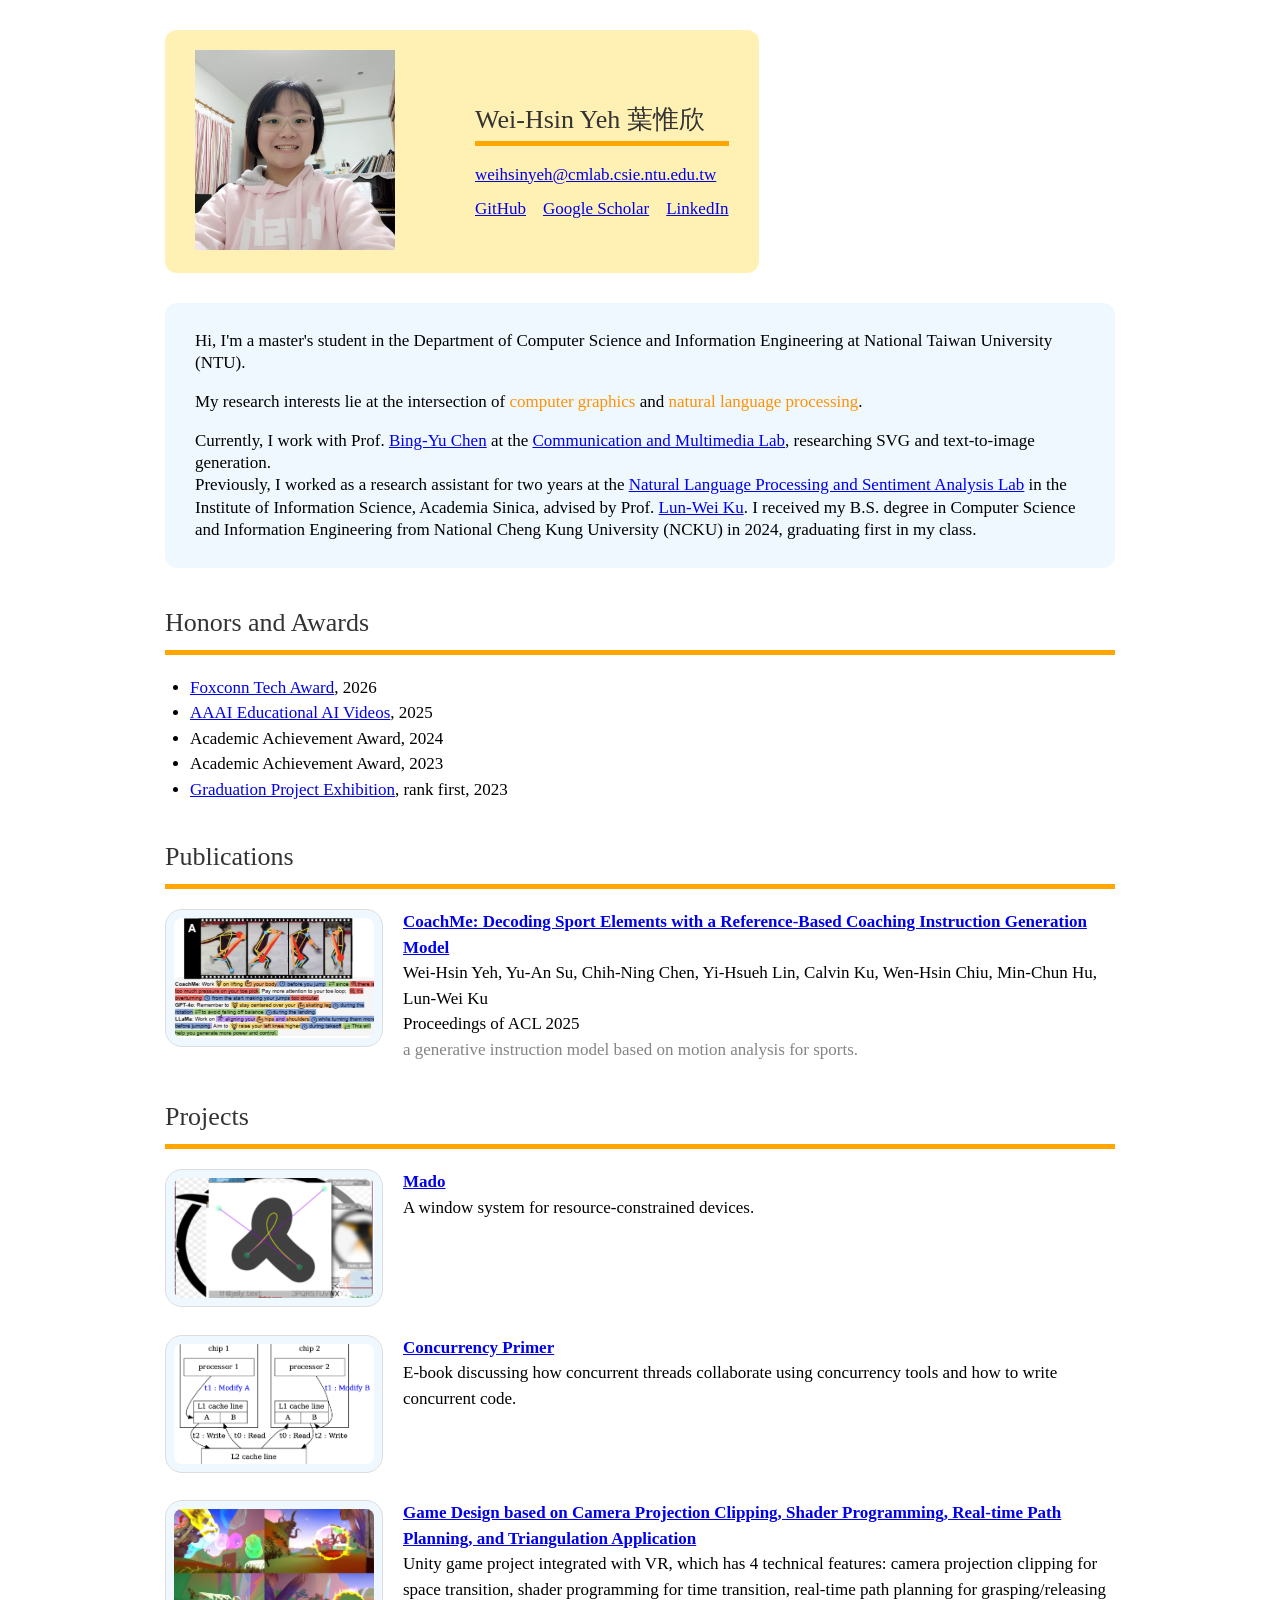
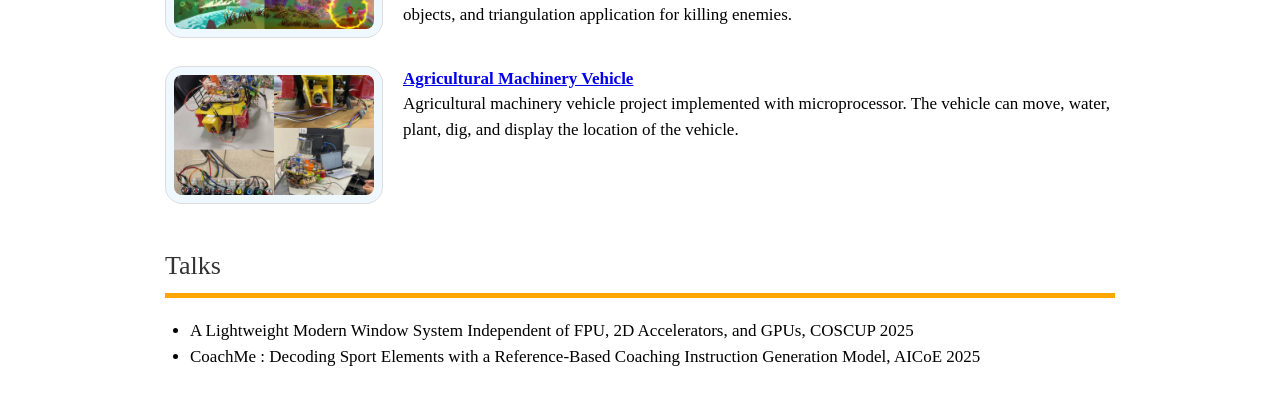
==== index.html @ 65d4c37b "Create my website Signed-off-by: Wei-Hsin Yeh <weihsinyeh168@gmail.com>" ====
<!DOCTYPE html>
<html lang="en">
<head>
<meta charset="UTF-8">
<title>weihsinyeh</title>
<link rel="stylesheet" href="style.css">


</head>
<body>
<div class="container">
<div class="header">
<div class="photo-section">

    <!-- 左半邊：照片 -->
    <div class="photo">
        <img src="./images/profile.jpg" alt="profile">
    </div>
    
    <!-- 右半邊：文字資訊 -->
    <div class="info">
        <h2>Wei-Hsin Yeh 葉惟欣</h2>
        <p>
            <a href="mailto:weihsinyeh@cmlab.csie.ntu.edu.tw">weihsinyeh@cmlab.csie.ntu.edu.tw</a>
        </p>
        <p>
            <a href="https://github.com/weihsinyeh" target="_blank">GitHub</a>
            &nbsp;&nbsp; <!-- 稍微增加一點連結之間的空格 -->
            <a href="https://scholar.google.com/citations?user=u8rRdE8AAAAJ&hl=zh-TW" target="_blank">Google Scholar</a>
            &nbsp;&nbsp;
            <a href="https://www.linkedin.com/in/wei-hsin-yeh-1b4000215/" target="_blank">LinkedIn</a>
        </p>
    </div>
</div>
</div>
<div class="intro-section">
<p>
Hi,
I'm a master's student in the Department of Computer Science and Information Engineering at National Taiwan University (NTU).
</p>
<p></p>
My research interests lie at the intersection of <span style="color: #ff9100;">computer graphics</span> and <span style="color: #ff9100;">natural language processing</span>.

</p>
Currently, I work with Prof. <a href="https://www.cmlab.csie.ntu.edu.tw/~robin/" target="_blank">Bing-Yu Chen</a> at the <a href="https://www.cmlab.csie.ntu.edu.tw/new_cml_website/index.php" target="_blank">Communication and Multimedia Lab</a>, researching SVG and text-to-image generation.
<br>
Previously, I worked as a research assistant for two years at the <a href="https://www.csie.ntu.edu.tw/" target="_blank">Natural Language Processing and Sentiment Analysis Lab</a>
in the Institute of Information Science, Academia Sinica, advised by Prof. <a href="https://homepage.iis.sinica.edu.tw/pages/lwku/index_en.html" target="_blank">Lun-Wei Ku</a>.
I received my B.S. degree in Computer Science and Information Engineering from National Cheng Kung University (NCKU) in 2024, graduating first in my class.
</p>
</div>
<h2>Honors and Awards</h2>
<ul>
    <li><a href="https://www.foxconnfoundation.org/news/C9531eab8EC9" target="_blank">Foxconn Tech Award</a>, 2026</li>
    <li><a href="https://youtu.be/m7LDiiOyHjQ?si=GTeXQAdbBEFtzba0" target="_blank">AAAI Educational AI Videos</a>, 2025</li>
    <li>Academic Achievement Award, 2024</li>
    <li>Academic Achievement Award, 2023</li>
    <li><a href="https://www.csie.ncku.edu.tw/zh-hant/news/12455" target="_blank">Graduation Project Exhibition</a>, rank first, 2023</li>
</ul>
<style>
    
</style>
<h2>Publications</h2>
<div class="publication">
    <div class="pub-image">
        <img src="images/coachme.jpg" alt="CoachMe", width="150">
    </div>
    <div class="pub-content">
        <a href="https://aclanthology.org/2025.acl-long.1413.pdf"
           target="_blank">
            <strong>
                CoachMe: Decoding Sport Elements with a Reference-Based Coaching Instruction Generation Model
            </strong>
        </a>
        <br>
        Wei-Hsin Yeh, Yu-An Su, Chih-Ning Chen, Yi-Hsueh Lin, Calvin Ku, Wen-Hsin Chiu, Min-Chun Hu, Lun-Wei Ku
        <br>
        Proceedings of ACL 2025
        <br>
        <span style="color: #18181888;">a generative instruction model based on motion analysis for sports.</span>
    </div>
</div>

<h2>Projects</h2>

<div class="publication">
    <div class="pub-image">
        <img src="images/mado.jpg" alt="Mado" width="150">
    </div>

    <div class="pub-content">
        <a href="https://github.com/sysprog21/mado" target="_blank">
            <strong>Mado</strong>
        </a>
        <br>
        A window system for resource-constrained devices.
    </div>
</div>

<div class="publication">
    <div class="pub-image">
        <img src="images/concurrency-primer.jpg"
             alt="Concurrency Primer"
             width="150">
    </div>

    <div class="pub-content">
        <a href="https://github.com/sysprog21/concurrency-primer"
           target="_blank">
            <strong>Concurrency Primer</strong>
        </a>
        <br>
        E-book discussing how concurrent threads collaborate using
        concurrency tools and how to write concurrent code.
    </div>
</div>

<div class="publication">
    <div class="pub-image">
        <img src="images/gameproject.png" alt="Game Design based on Camera Projection Clipping, Shader Programming, Real-time Path Planning, and Triangulation Application">
    </div>

    <div class="pub-content">
        <a href="https://github.com/weihsinyeh/Unity_VR_Project_Latest" target="_blank">
            <strong>Game Design based on Camera Projection Clipping, Shader Programming, Real-time Path Planning, and Triangulation Application</strong>
        </a>
        <br>
        Unity game project integrated with VR, which has 4 technical features:
        camera projection clipping for space transition,
        shader programming for time transition,
        real-time path planning for grasping/releasing objects,
        and triangulation application for killing enemies.
    </div>
</div>

<div class="publication">
    <div class="pub-image">
        <img src="images/car.jpg"
             alt="Agricultural Machinery Vehicle"
             width="150">
    </div>

    <div class="pub-content">
        <a href="https://github.com/weihsinyeh/Agricultural-Machinery-Vehicle"
           target="_blank">
            <strong>Agricultural Machinery Vehicle</strong>
        </a>
        <br>
        Agricultural machinery vehicle project implemented with microprocessor.
        The vehicle can move, water, plant, dig, and display the location of the vehicle.
    </div>
</div>

<h2>Talks</h2>
<ul>
    <li>A Lightweight Modern Window System Independent of FPU, 2D Accelerators, and GPUs, COSCUP 2025</li>
    <li>CoachMe : Decoding Sport Elements with a Reference-Based Coaching Instruction Generation Model, AICoE 2025</li>
</ul>
</div>
</body>
</html>
---- style.css ----
body {
    margin: 0;
    background: white;
    color: black;
    font-family: "Times New Roman", Times, serif;
    font-size: 17px;
    line-height: 1.5;
}

.container {
    width: 950px;
    margin: 30px auto;
}

.header {
    display: flex;
    align-items: flex-start;
    margin-bottom: 30px;
}

.photo {
    width: 220px;
    margin-right: 30px;
}

.photo img {
    width: 200px;
    height: auto;
}

.info {
    flex: 1;
}

h1 {
    margin-top: 0;
    margin-bottom: 15px;
    font-size: 34px;
    font-weight: normal;
}

h2 {
    font-size: 26px;
    font-weight: normal;
    margin-top: 40px;
    margin-bottom: 15px;
}

a {
    color: #0000EE;
}

p {
    margin-bottom: 15px;
}

ul {
    padding-left: 25px;
}

.publication {
    display: flex;
    align-items: flex-start;
    gap: 20px;

    margin-bottom: 30px;
}

.pub-image {
    flex-shrink: 0;
}

.pub-image img {
    width: 180px;
    height: 120px;
    object-fit: cover;

    border: 1px solid #ddd;
}

.pub-content {
    flex: 1;

    line-height: 1.5;
}

.photo-section {
    background-color: #ffcc004b;
    padding: 20px 30px;
    border-radius: 12px;
    margin-bottom: 0px;
    line-height: 1;
    display: flex;             /* 讓內部的元素左右並排 */
    align-items: center;       /* 讓右邊的文字垂直置中對齊照片，若希望文字靠上對齊，可改成 flex-start */
    gap: 30px;                 /* 設定照片與文字之間的距離 */
    margin-bottom: 0px;       /* 底部留白 */
}
.intro-section {
    background-color: #f0f8ff;
    padding: 10px 30px;
    border-radius: 12px;
    margin-bottom: 0px;
    line-height: 1.3;
}

.intro-section h2 {
    margin-top: 0;
    border-bottom: none;      
}

.publication {
    display: flex;
    gap: 20px;
    margin-bottom: 20px;
    align-items: flex-start;
}

.pub-image img {
    width: 200px;          /* 將圖片從原本的 150 縮小至 120px，可依喜好微調 */
    border-radius: 17px;   /* 產生圓角效果，數值越大越圓 */
    object-fit: cover;     /* 確保圖片在縮放時不變形 */
    background-color: #f0f8ff; /* 背景框顏色 */
    padding: 8px;
}

.pub-content {
    flex: 1;               /* 讓文字區塊填滿剩餘空間 */
}

h2 {
    color: #333;
    border-bottom: 5px solid #ffa600; /* 底線的粗細與顏色，#eaeaea 是淡淡的灰色 */
    padding-bottom: 8px;              /* 文字與底線之間的流白距離 */
    margin-top: 35px;                 /* 與上方區塊的間距 */
    margin-bottom: 20px;              /* 與下方圖片文字的間距 */
}
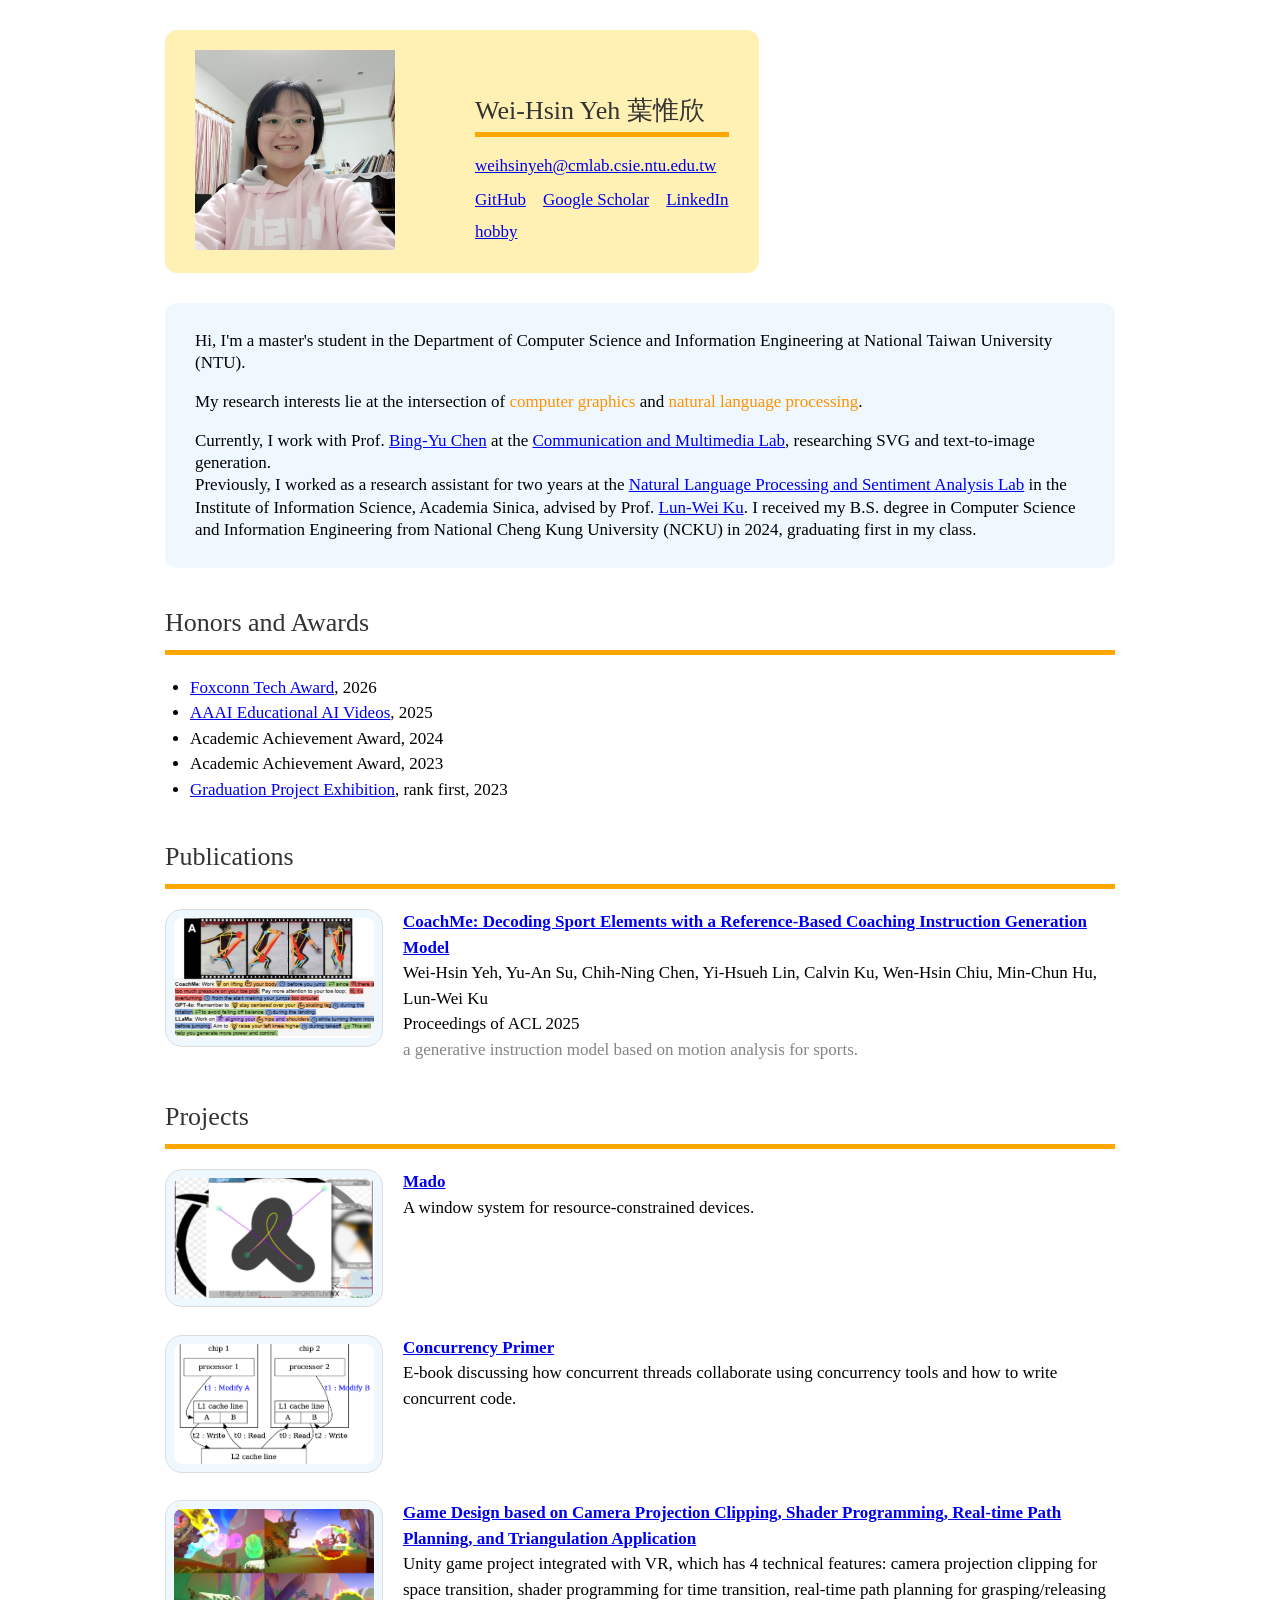
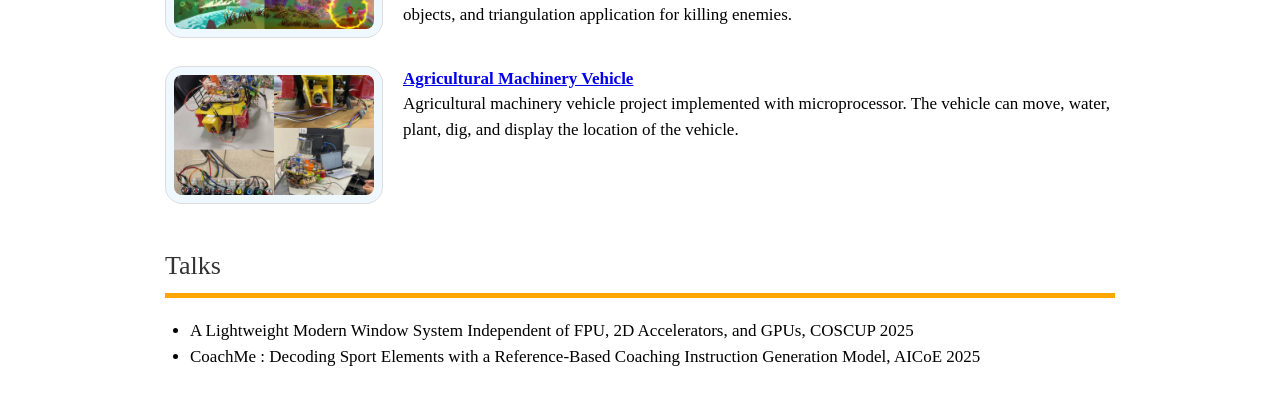
==== commit f890c5fb: "Add my hobby Signed-off-by: Wei-Hsin Yeh <weihsinyeh168@gmail.com>" ====
--- a/index.html
+++ b/index.html
@@ -25,11 +25,12 @@
         </p>
         <p>
             <a href="https://github.com/weihsinyeh" target="_blank">GitHub</a>
-            &nbsp;&nbsp; <!-- 稍微增加一點連結之間的空格 -->
+            &nbsp;&nbsp;
             <a href="https://scholar.google.com/citations?user=u8rRdE8AAAAJ&hl=zh-TW" target="_blank">Google Scholar</a>
             &nbsp;&nbsp;
             <a href="https://www.linkedin.com/in/wei-hsin-yeh-1b4000215/" target="_blank">LinkedIn</a>
         </p>
+        <a href="hobby.html">hobby</a>
     </div>
 </div>
 </div>
--- a/style.css
+++ b/style.css
@@ -133,4 +133,82 @@
     padding-bottom: 8px;              /* 文字與底線之間的流白距離 */
     margin-top: 35px;                 /* 與上方區塊的間距 */
     margin-bottom: 20px;              /* 與下方圖片文字的間距 */
+}
+
+/* My hobby */
+.works-grid {
+    column-count: 3;    /* 設定要顯示幾欄 */
+    column-gap: 20px;   /* 欄與欄之間的間距 */
+}
+
+.work-card {
+    break-inside: avoid;
+    margin-bottom: 50px;
+    border: 2px solid #ccc;     /* 邊框 */
+    border-radius: 20px;        /* 卡片外框的圓角 */
+    background-color: #ffe986fd;
+    
+    /* 👇 關鍵在這裡！讓裡面的內容離卡片邊緣「往內縮 16px」 */
+    padding: 16px; 
+}
+
+/* 確保圖片不會超出卡片寬度 */
+.work-card img, .image-gallery img {
+    width: 100%;
+    height: auto;
+    display: block;
+}
+
+/* 螢幕變窄時減少欄數 (RWD) */
+@media (max-width: 900px) {
+    .works-grid {
+        column-count: 2;
+    }
+}
+@media (max-width: 600px) {
+    .works-grid {
+        column-count: 1;
+    }
+}
+
+/* 圖片處理：圓角 */
+.work-card img {
+    width: 100%;
+    height: auto;
+    border-radius: 8px; /* 圖片圓角 */
+    display: block;
+}
+
+/* 文字與日期排版 */
+.work-info {
+    margin-top: 12px;
+}
+
+.date {
+    font-size: 0.85rem;
+    color: #ff9d00;
+    font-weight: bold;
+    display: block;
+    margin-bottom: 5px;
+}
+
+.description {
+    font-size: 0.95rem;
+    color: #333;
+    line-height: 1.4;
+}
+
+.image-gallery {
+    display: flex;
+    flex-wrap: wrap; /* 關鍵：如果放不下，自動換到下一行 */
+    gap: 10px;
+    margin-bottom: 10px;
+}
+
+.image-gallery img {
+    flex: 1 1 calc(33.33% - 10px); /* 關鍵：設定每張圖佔約 1/3 的寬度 */
+    height: 150px; 
+    object-fit: cover;
+    border-radius: 6px;
+    box-sizing: border-box; /* 確保 padding/border 不會影響寬度計算 */
 }
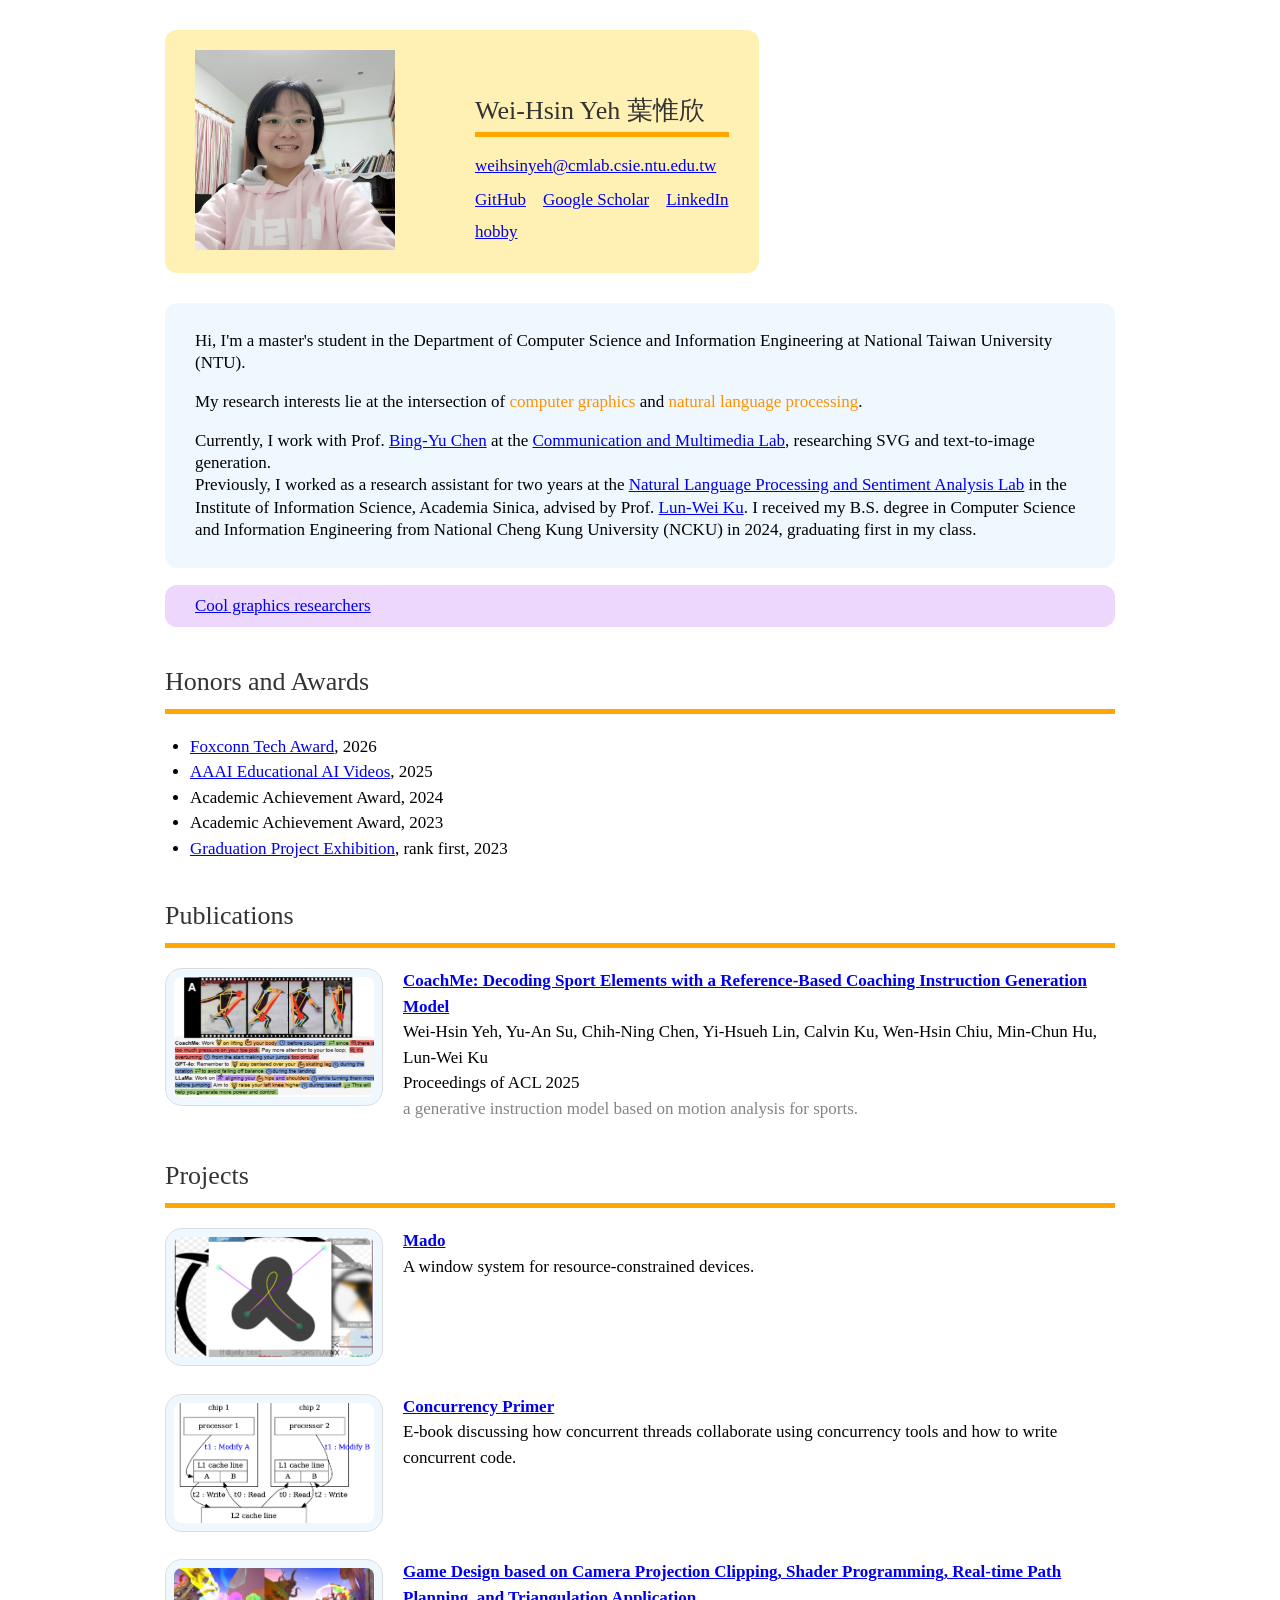
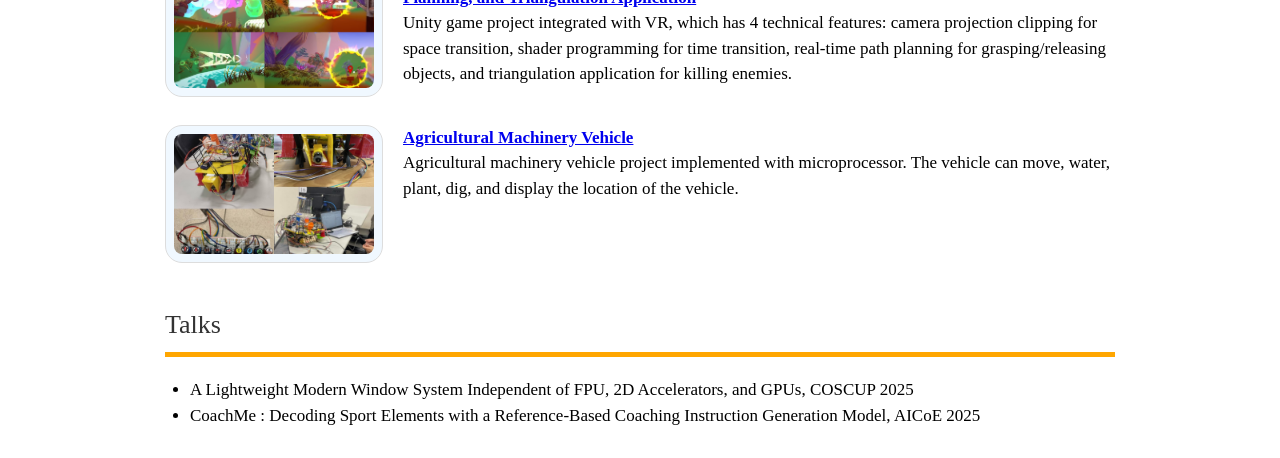
==== commit 7d2b43d7: "Add cool researchers webpage Signed-off-by: Wei-Hsin Yeh <weihsinyeh168@gmail.com>" ====
--- a/index.html
+++ b/index.html
@@ -49,6 +49,10 @@
 in the Institute of Information Science, Academia Sinica, advised by Prof. <a href="https://homepage.iis.sinica.edu.tw/pages/lwku/index_en.html" target="_blank">Lun-Wei Ku</a>.
 I received my B.S. degree in Computer Science and Information Engineering from National Cheng Kung University (NCKU) in 2024, graduating first in my class.
 </p>
+</div>
+<p></p>
+<div class="misc-section">
+<a href="coolresearchers.html" target="_blank">Cool graphics researchers</a></li>
 </div>
 <h2>Honors and Awards</h2>
 <ul>
--- a/style.css
+++ b/style.css
@@ -103,6 +103,14 @@
     line-height: 1.3;
 }
 
+.misc-section {
+    background-color: #edd7fd;
+    padding: 10px 30px;
+    border-radius: 12px;
+    margin-bottom: 0px;
+    line-height: 1.3;
+}
+
 .intro-section h2 {
     margin-top: 0;
     border-bottom: none;      
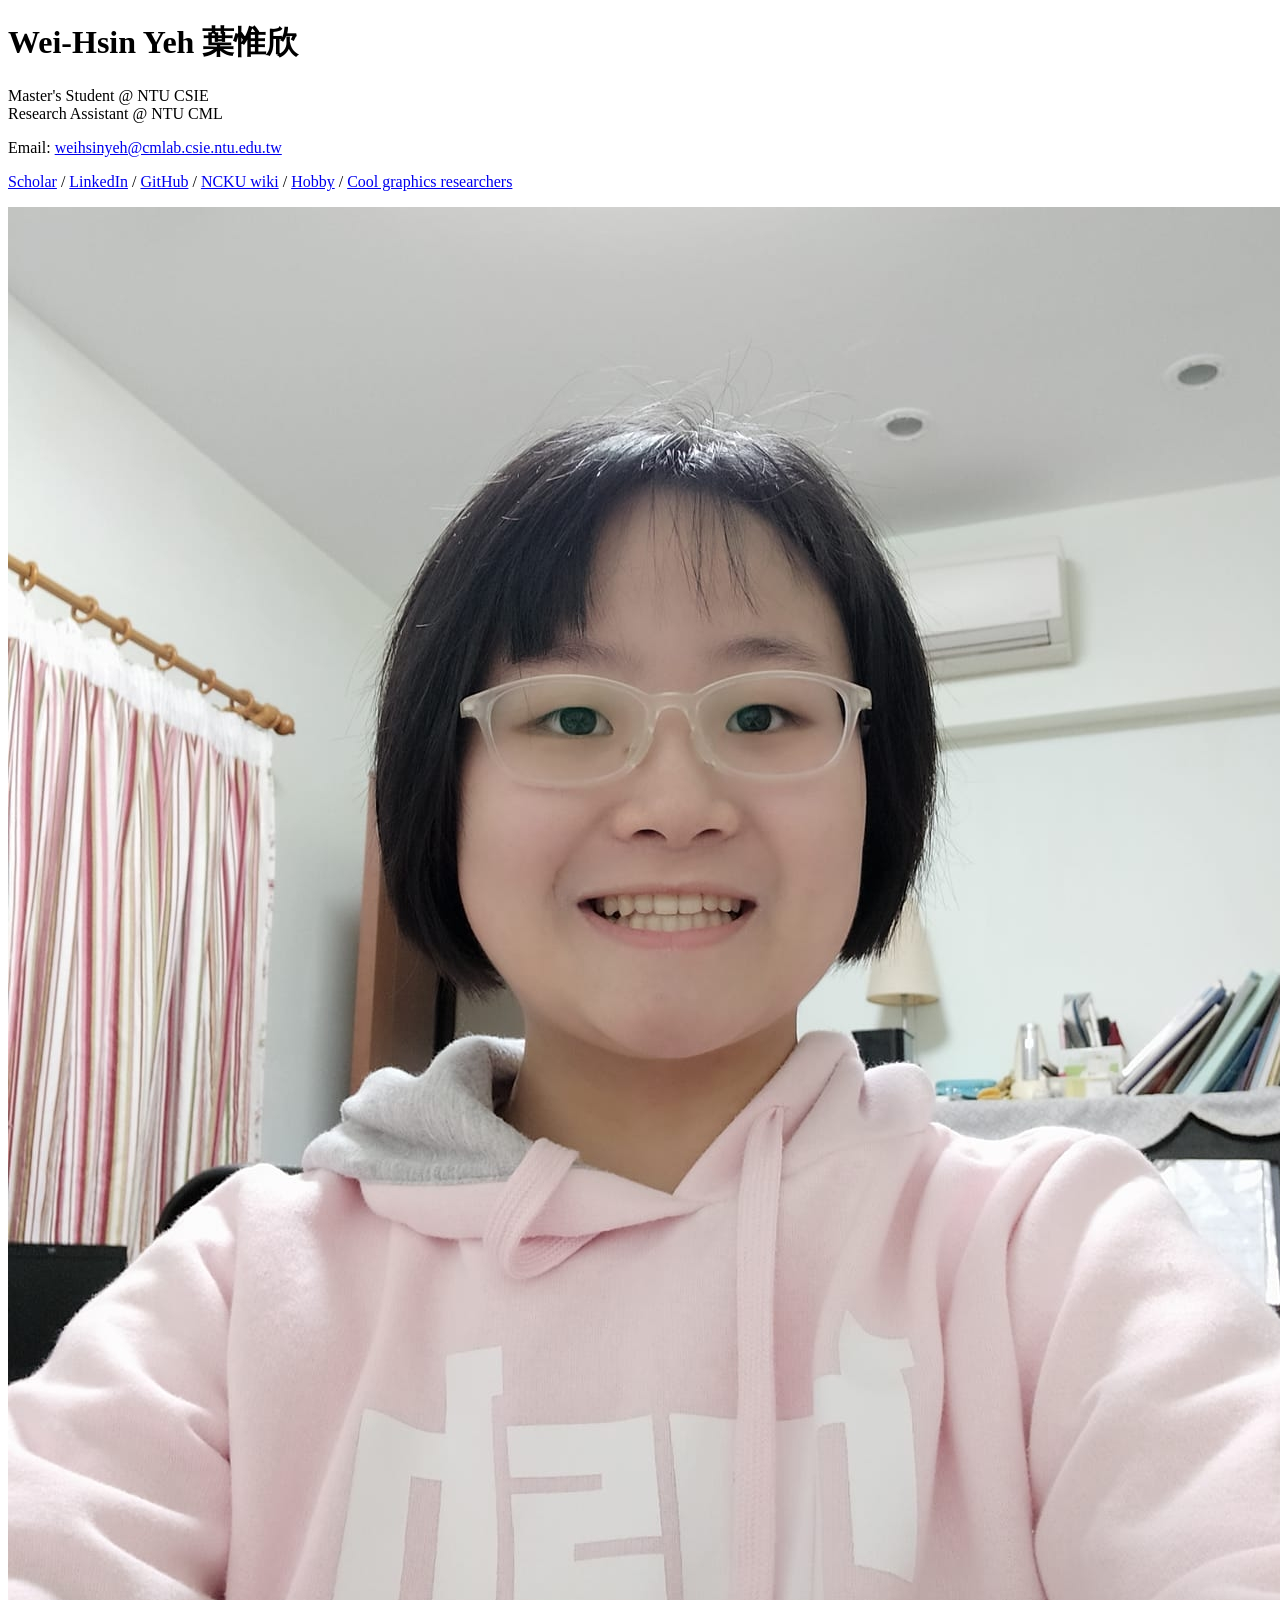
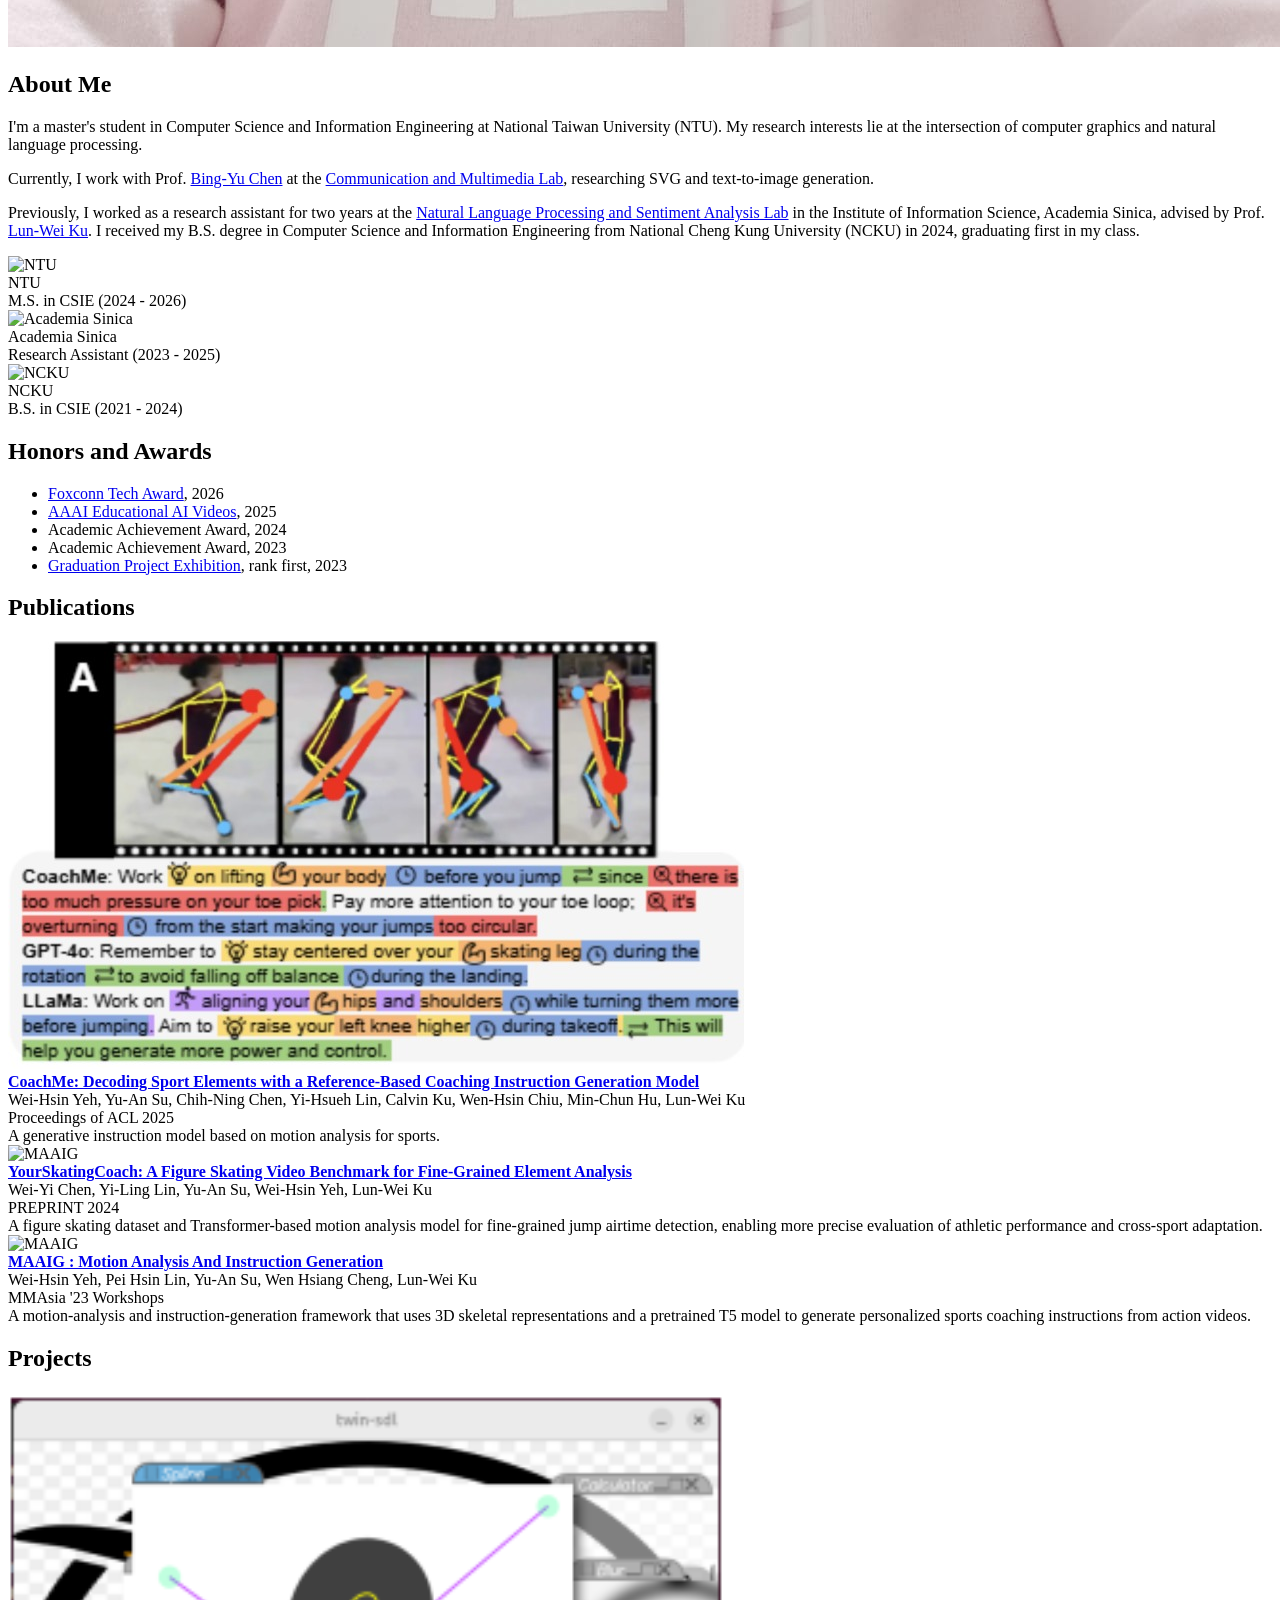
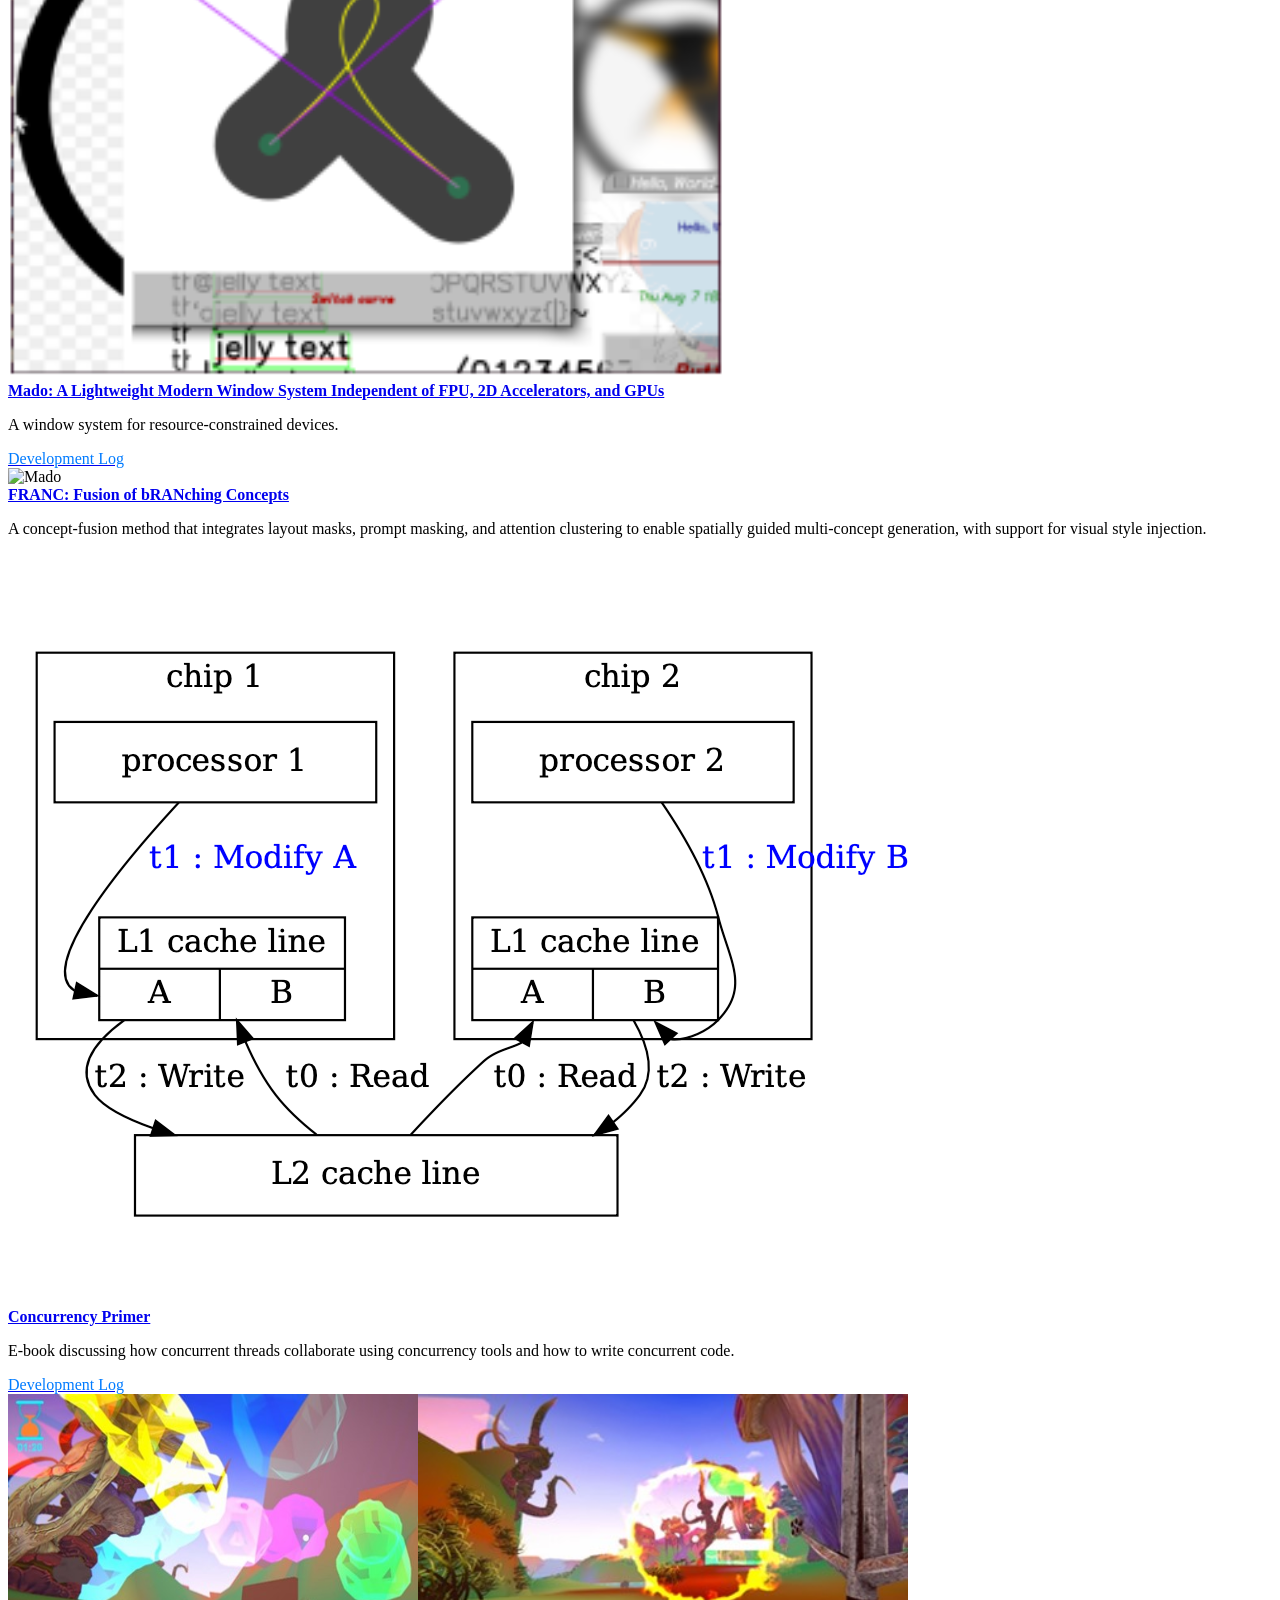
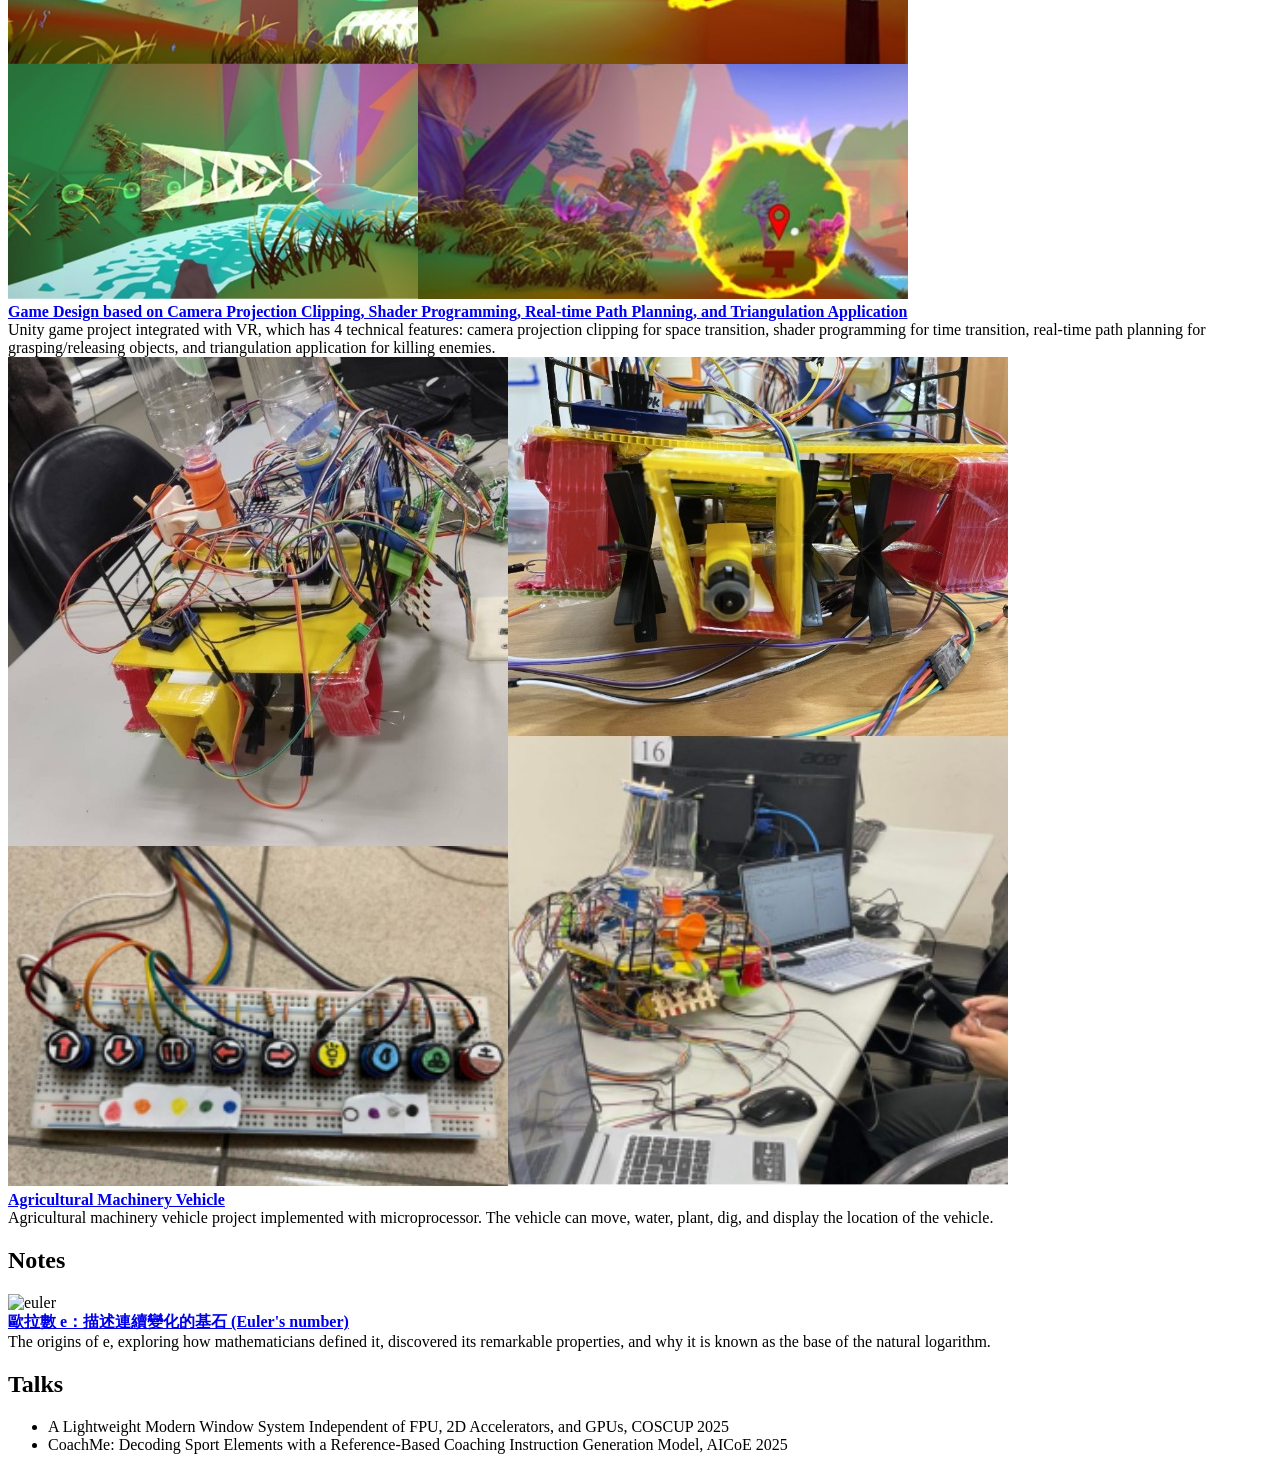
==== commit b248a3ea: "Update publications, projects, and notes Signed-off-by: Wei-Hsin Yeh <weihsinyeh168@gmail.com>" ====
--- a/index.html
+++ b/index.html
@@ -2,165 +2,193 @@
 <html lang="en">
 <head>
 <meta charset="UTF-8">
-<title>weihsinyeh</title>
-<link rel="stylesheet" href="style.css">
-
-
+<meta name="viewport" content="width=device-width, initial-scale=1">
+<title>Wei-Hsin Yeh 葉惟欣</title>
+<link rel="preconnect" href="https://fonts.googleapis.com">
+<link rel="preconnect" href="https://fonts.gstatic.com" crossorigin>
+<link href="https://fonts.googleapis.com/css2?family=Lato:wght@400;700&display=swap" rel="stylesheet">
+<link rel="stylesheet" href="home.css">
 </head>
 <body>
 <div class="container">
-<div class="header">
-<div class="photo-section">
 
-    <!-- 左半邊：照片 -->
+  <!-- ===== Header ===== -->
+  <div class="header">
+    <div class="info">
+      <h1>Wei-Hsin Yeh 葉惟欣</h1>
+      <p>
+        Master's Student @ NTU CSIE<br>
+        Research Assistant @ NTU CML
+      </p>
+      <p>Email: <a href="mailto:weihsinyeh@cmlab.csie.ntu.edu.tw">weihsinyeh@cmlab.csie.ntu.edu.tw</a></p>
+      <p>
+        <a href="https://scholar.google.com/citations?user=u8rRdE8AAAAJ&hl=zh-TW" target="_blank">Scholar</a> /
+        <a href="https://www.linkedin.com/in/wei-hsin-yeh-1b4000215/" target="_blank">LinkedIn</a> /
+        <a href="https://github.com/weihsinyeh" target="_blank">GitHub</a> /
+        <a href="https://wiki.csie.ncku.edu.tw/User/weihsinyeh">NCKU wiki</a> /
+        <a href="hobby.html">Hobby</a> /
+        <a href="coolresearchers.html" target="_blank">Cool graphics researchers</a>
+      </p>
+    </div>
     <div class="photo">
-        <img src="./images/profile.jpg" alt="profile">
+      <img src="./images/profile.jpg" alt="Wei-Hsin Yeh">
     </div>
-    
-    <!-- 右半邊：文字資訊 -->
-    <div class="info">
-        <h2>Wei-Hsin Yeh 葉惟欣</h2>
-        <p>
-            <a href="mailto:weihsinyeh@cmlab.csie.ntu.edu.tw">weihsinyeh@cmlab.csie.ntu.edu.tw</a>
-        </p>
-        <p>
-            <a href="https://github.com/weihsinyeh" target="_blank">GitHub</a>
-            &nbsp;&nbsp;
-            <a href="https://scholar.google.com/citations?user=u8rRdE8AAAAJ&hl=zh-TW" target="_blank">Google Scholar</a>
-            &nbsp;&nbsp;
-            <a href="https://www.linkedin.com/in/wei-hsin-yeh-1b4000215/" target="_blank">LinkedIn</a>
-        </p>
-        <a href="hobby.html">hobby</a>
+  </div>
+
+  <!-- ===== About Me ===== -->
+  <h2>About Me</h2>
+  <div class="about">
+    <p>
+      I'm a master's student in Computer Science and Information Engineering at National Taiwan University (NTU).
+      My research interests lie at the intersection of <span class="highlight">computer graphics</span>
+      and <span class="highlight">natural language processing</span>.
+    </p>
+    <p>
+      Currently, I work with Prof. <a href="https://www.cmlab.csie.ntu.edu.tw/~robin/" target="_blank">Bing-Yu Chen</a>
+      at the <a href="https://www.cmlab.csie.ntu.edu.tw/new_cml_website/index.php" target="_blank">Communication and Multimedia Lab</a>,
+      researching SVG and text-to-image generation.
+    </p>
+    <p>
+      Previously, I worked as a research assistant for two years at the
+      <a href="https://www.csie.ntu.edu.tw/" target="_blank">Natural Language Processing and Sentiment Analysis Lab</a>
+      in the Institute of Information Science, Academia Sinica, advised by Prof.
+      <a href="https://homepage.iis.sinica.edu.tw/pages/lwku/index_en.html" target="_blank">Lun-Wei Ku</a>.
+      I received my B.S. degree in Computer Science and Information Engineering from
+      National Cheng Kung University (NCKU) in 2024, graduating first in my class.
+    </p>
+  </div>
+
+  <div class="affiliations">
+    <div class="affil">
+      <div class="logo"><img src="images/ntu.png" alt="NTU"></div>
+      <div class="name">NTU</div>
+      <div class="role">M.S. in CSIE (2024 - 2026)</div>
     </div>
-</div>
-</div>
-<div class="intro-section">
-<p>
-Hi,
-I'm a master's student in the Department of Computer Science and Information Engineering at National Taiwan University (NTU).
-</p>
-<p></p>
-My research interests lie at the intersection of <span style="color: #ff9100;">computer graphics</span> and <span style="color: #ff9100;">natural language processing</span>.
+    <div class="affil">
+      <div class="logo"><img src="images/iis.jpg" alt="Academia Sinica"></div>
+      <div class="name">Academia Sinica</div>
+      <div class="role">Research Assistant (2023 - 2025)</div>
+    </div>
+    <div class="affil">
+      <div class="logo"><img src="images/ncku.svg" alt="NCKU"></div>
+      <div class="name">NCKU</div>
+      <div class="role">B.S. in CSIE (2021 - 2024)</div>
+    </div>
+  </div>
 
-</p>
-Currently, I work with Prof. <a href="https://www.cmlab.csie.ntu.edu.tw/~robin/" target="_blank">Bing-Yu Chen</a> at the <a href="https://www.cmlab.csie.ntu.edu.tw/new_cml_website/index.php" target="_blank">Communication and Multimedia Lab</a>, researching SVG and text-to-image generation.
-<br>
-Previously, I worked as a research assistant for two years at the <a href="https://www.csie.ntu.edu.tw/" target="_blank">Natural Language Processing and Sentiment Analysis Lab</a>
-in the Institute of Information Science, Academia Sinica, advised by Prof. <a href="https://homepage.iis.sinica.edu.tw/pages/lwku/index_en.html" target="_blank">Lun-Wei Ku</a>.
-I received my B.S. degree in Computer Science and Information Engineering from National Cheng Kung University (NCKU) in 2024, graduating first in my class.
-</p>
-</div>
-<p></p>
-<div class="misc-section">
-<a href="coolresearchers.html" target="_blank">Cool graphics researchers</a></li>
-</div>
-<h2>Honors and Awards</h2>
-<ul>
+  <h2>Honors and Awards</h2>
+  <ul>
     <li><a href="https://www.foxconnfoundation.org/news/C9531eab8EC9" target="_blank">Foxconn Tech Award</a>, 2026</li>
     <li><a href="https://youtu.be/m7LDiiOyHjQ?si=GTeXQAdbBEFtzba0" target="_blank">AAAI Educational AI Videos</a>, 2025</li>
     <li>Academic Achievement Award, 2024</li>
     <li>Academic Achievement Award, 2023</li>
     <li><a href="https://www.csie.ncku.edu.tw/zh-hant/news/12455" target="_blank">Graduation Project Exhibition</a>, rank first, 2023</li>
-</ul>
-<style>
-    
-</style>
-<h2>Publications</h2>
-<div class="publication">
-    <div class="pub-image">
-        <img src="images/coachme.jpg" alt="CoachMe", width="150">
+  </ul>
+
+  <h2>Publications</h2>
+    <div class="publication">
+        <div class="pub-image"><img src="images/coachme.jpg" alt="CoachMe"></div>
+        <div class="pub-content">
+        <a href="https://aclanthology.org/2025.acl-long.1413.pdf" target="_blank">
+            <strong>CoachMe: Decoding Sport Elements with a Reference-Based Coaching Instruction Generation Model</strong>
+        </a><br>
+        Wei-Hsin Yeh, Yu-An Su, Chih-Ning Chen, Yi-Hsueh Lin, Calvin Ku, Wen-Hsin Chiu, Min-Chun Hu, Lun-Wei Ku<br>
+        Proceedings of ACL 2025<br>
+        <span class="desc">A generative instruction model based on motion analysis for sports.</span>
+        </div>
     </div>
-    <div class="pub-content">
-        <a href="https://aclanthology.org/2025.acl-long.1413.pdf"
-           target="_blank">
-            <strong>
-                CoachMe: Decoding Sport Elements with a Reference-Based Coaching Instruction Generation Model
-            </strong>
-        </a>
-        <br>
-        Wei-Hsin Yeh, Yu-An Su, Chih-Ning Chen, Yi-Hsueh Lin, Calvin Ku, Wen-Hsin Chiu, Min-Chun Hu, Lun-Wei Ku
-        <br>
-        Proceedings of ACL 2025
-        <br>
-        <span style="color: #18181888;">a generative instruction model based on motion analysis for sports.</span>
+    <div class="publication">
+        <div class="pub-image"><img src="images/YourSkatingCoach.png" alt="MAAIG"></div>
+        <div class="pub-content">
+        <a href="https://arxiv.org/abs/2410.20427" target="_blank">
+            <strong>YourSkatingCoach: A Figure Skating Video Benchmark for Fine-Grained Element Analysis</strong>
+        </a><br>
+        Wei-Yi Chen, Yi-Ling Lin, Yu-An Su, Wei-Hsin Yeh, Lun-Wei Ku<br>
+        PREPRINT 2024<br>
+        <span class="desc">A figure skating dataset and Transformer-based motion analysis model for fine-grained jump airtime detection, enabling more precise evaluation of athletic performance and cross-sport adaptation.</span>
+        </div>
     </div>
-</div>
-
-<h2>Projects</h2>
-
-<div class="publication">
-    <div class="pub-image">
-        <img src="images/mado.jpg" alt="Mado" width="150">
+    <div class="publication">
+        <div class="pub-image"><img src="images/maaig.jpg" alt="MAAIG"></div>
+            <div class="pub-content">
+            <a href="https://dl.acm.org/doi/10.1145/3611380.3630165" target="_blank">
+                <strong>MAAIG : Motion Analysis And Instruction Generation</strong>
+            </a><br>
+            Wei-Hsin Yeh, Pei Hsin Lin, Yu-An Su, Wen Hsiang Cheng, Lun-Wei Ku<br>
+            MMAsia '23 Workshops<br>
+            <span class="desc">A motion-analysis and instruction-generation framework that uses 3D skeletal representations and a pretrained T5 model to generate personalized sports coaching instructions from action videos.</span>
+        </div>
     </div>
 
+  <h2>Projects</h2>
+  <div class="publication">
+    <div class="pub-image"><img src="images/mado.jpg" alt="Mado"></div>
     <div class="pub-content">
-        <a href="https://github.com/sysprog21/mado" target="_blank">
-            <strong>Mado</strong>
-        </a>
-        <br>
-        A window system for resource-constrained devices.
+      <a href="https://github.com/sysprog21/mado" target="_blank"><strong>Mado: A Lightweight Modern Window System Independent of FPU, 2D Accelerators, and GPUs</strong></a><br>
+      <p>
+      A window system for resource-constrained devices.
+      </p>
+      <a href="https://hackmd.io/@weihsinyeh/mado" target="_blank"><span style="color: rgb(0, 123, 255);">Development Log</span></a><br>
     </div>
-</div>
+  </div>
+  <div class="publication">
+    <div class="pub-image"><img src="images/franc.png" alt="Mado"></div>
+    <div class="pub-content">
+      <a href="https://github.com/DLCV-Fall-2024/DLCV-Fall-2024-Final-2-dontlookcanvis" target="_blank"><strong>FRANC: Fusion of bRANching Concepts</strong></a><br>
+      <p>
+      A concept-fusion method that integrates layout masks, prompt masking, and attention clustering to enable spatially guided multi-concept generation, with support for visual style injection.
+      </p>
+    </div>
+  </div>
+  <div class="publication">
+    <div class="pub-image"><img src="images/concurrency-primer.jpg" alt="Concurrency Primer"></div>
+    <div class="pub-content">
+      <a href="https://github.com/sysprog21/concurrency-primer" target="_blank"><strong>Concurrency Primer</strong></a><br>
+      <p>
+      E-book discussing how concurrent threads collaborate using concurrency tools and how to write concurrent code.
+        </p>
+        <a href="https://hackmd.io/@sysprog/H1dCuDxQR" target="_blank"><span style="color: rgb(0, 123, 255);">Development Log</span></a><br>
+    </div>
+  </div>
 
-<div class="publication">
-    <div class="pub-image">
-        <img src="images/concurrency-primer.jpg"
-             alt="Concurrency Primer"
-             width="150">
+  <div class="publication">
+    <div class="pub-image"><img src="images/gameproject.png" alt="Unity VR game project"></div>
+    <div class="pub-content">
+      <a href="https://github.com/weihsinyeh/Unity_VR_Project_Latest" target="_blank">
+        <strong>Game Design based on Camera Projection Clipping, Shader Programming, Real-time Path Planning, and Triangulation Application</strong>
+      </a><br>
+      Unity game project integrated with VR, which has 4 technical features:
+      camera projection clipping for space transition,
+      shader programming for time transition,
+      real-time path planning for grasping/releasing objects,
+      and triangulation application for killing enemies.
     </div>
+  </div>
 
+  <div class="publication">
+    <div class="pub-image"><img src="images/car.jpg" alt="Agricultural Machinery Vehicle"></div>
     <div class="pub-content">
-        <a href="https://github.com/sysprog21/concurrency-primer"
-           target="_blank">
-            <strong>Concurrency Primer</strong>
-        </a>
-        <br>
-        E-book discussing how concurrent threads collaborate using
-        concurrency tools and how to write concurrent code.
+      <a href="https://github.com/weihsinyeh/Agricultural-Machinery-Vehicle" target="_blank"><strong>Agricultural Machinery Vehicle</strong></a><br>
+      Agricultural machinery vehicle project implemented with microprocessor.
+      The vehicle can move, water, plant, dig, and display the location of the vehicle.
     </div>
-</div>
+  </div>
 
-<div class="publication">
-    <div class="pub-image">
-        <img src="images/gameproject.png" alt="Game Design based on Camera Projection Clipping, Shader Programming, Real-time Path Planning, and Triangulation Application">
+  <h2>Notes</h2>
+  <div class="publication">
+    <div class="pub-image"><img src="images/euler.png" alt="euler"></div>
+    <div class="pub-content">
+      <a href="https://hackmd.io/@sysprog/euler-number" target="_blank"><strong>歐拉數 e：描述連續變化的基石 (Euler's number)</strong></a><br>
+      The origins of e, exploring how mathematicians defined it, discovered its remarkable properties, and why it is known as the base of the natural logarithm.
     </div>
+  </div>
 
-    <div class="pub-content">
-        <a href="https://github.com/weihsinyeh/Unity_VR_Project_Latest" target="_blank">
-            <strong>Game Design based on Camera Projection Clipping, Shader Programming, Real-time Path Planning, and Triangulation Application</strong>
-        </a>
-        <br>
-        Unity game project integrated with VR, which has 4 technical features:
-        camera projection clipping for space transition,
-        shader programming for time transition,
-        real-time path planning for grasping/releasing objects,
-        and triangulation application for killing enemies.
-    </div>
-</div>
+  <h2>Talks</h2>
+  <ul>
+    <li>A Lightweight Modern Window System Independent of FPU, 2D Accelerators, and GPUs, COSCUP 2025</li>
+    <li>CoachMe: Decoding Sport Elements with a Reference-Based Coaching Instruction Generation Model, AICoE 2025</li>
+  </ul>
 
-<div class="publication">
-    <div class="pub-image">
-        <img src="images/car.jpg"
-             alt="Agricultural Machinery Vehicle"
-             width="150">
-    </div>
-
-    <div class="pub-content">
-        <a href="https://github.com/weihsinyeh/Agricultural-Machinery-Vehicle"
-           target="_blank">
-            <strong>Agricultural Machinery Vehicle</strong>
-        </a>
-        <br>
-        Agricultural machinery vehicle project implemented with microprocessor.
-        The vehicle can move, water, plant, dig, and display the location of the vehicle.
-    </div>
-</div>
-
-<h2>Talks</h2>
-<ul>
-    <li>A Lightweight Modern Window System Independent of FPU, 2D Accelerators, and GPUs, COSCUP 2025</li>
-    <li>CoachMe : Decoding Sport Elements with a Reference-Based Coaching Instruction Generation Model, AICoE 2025</li>
-</ul>
 </div>
 </body>
 </html>
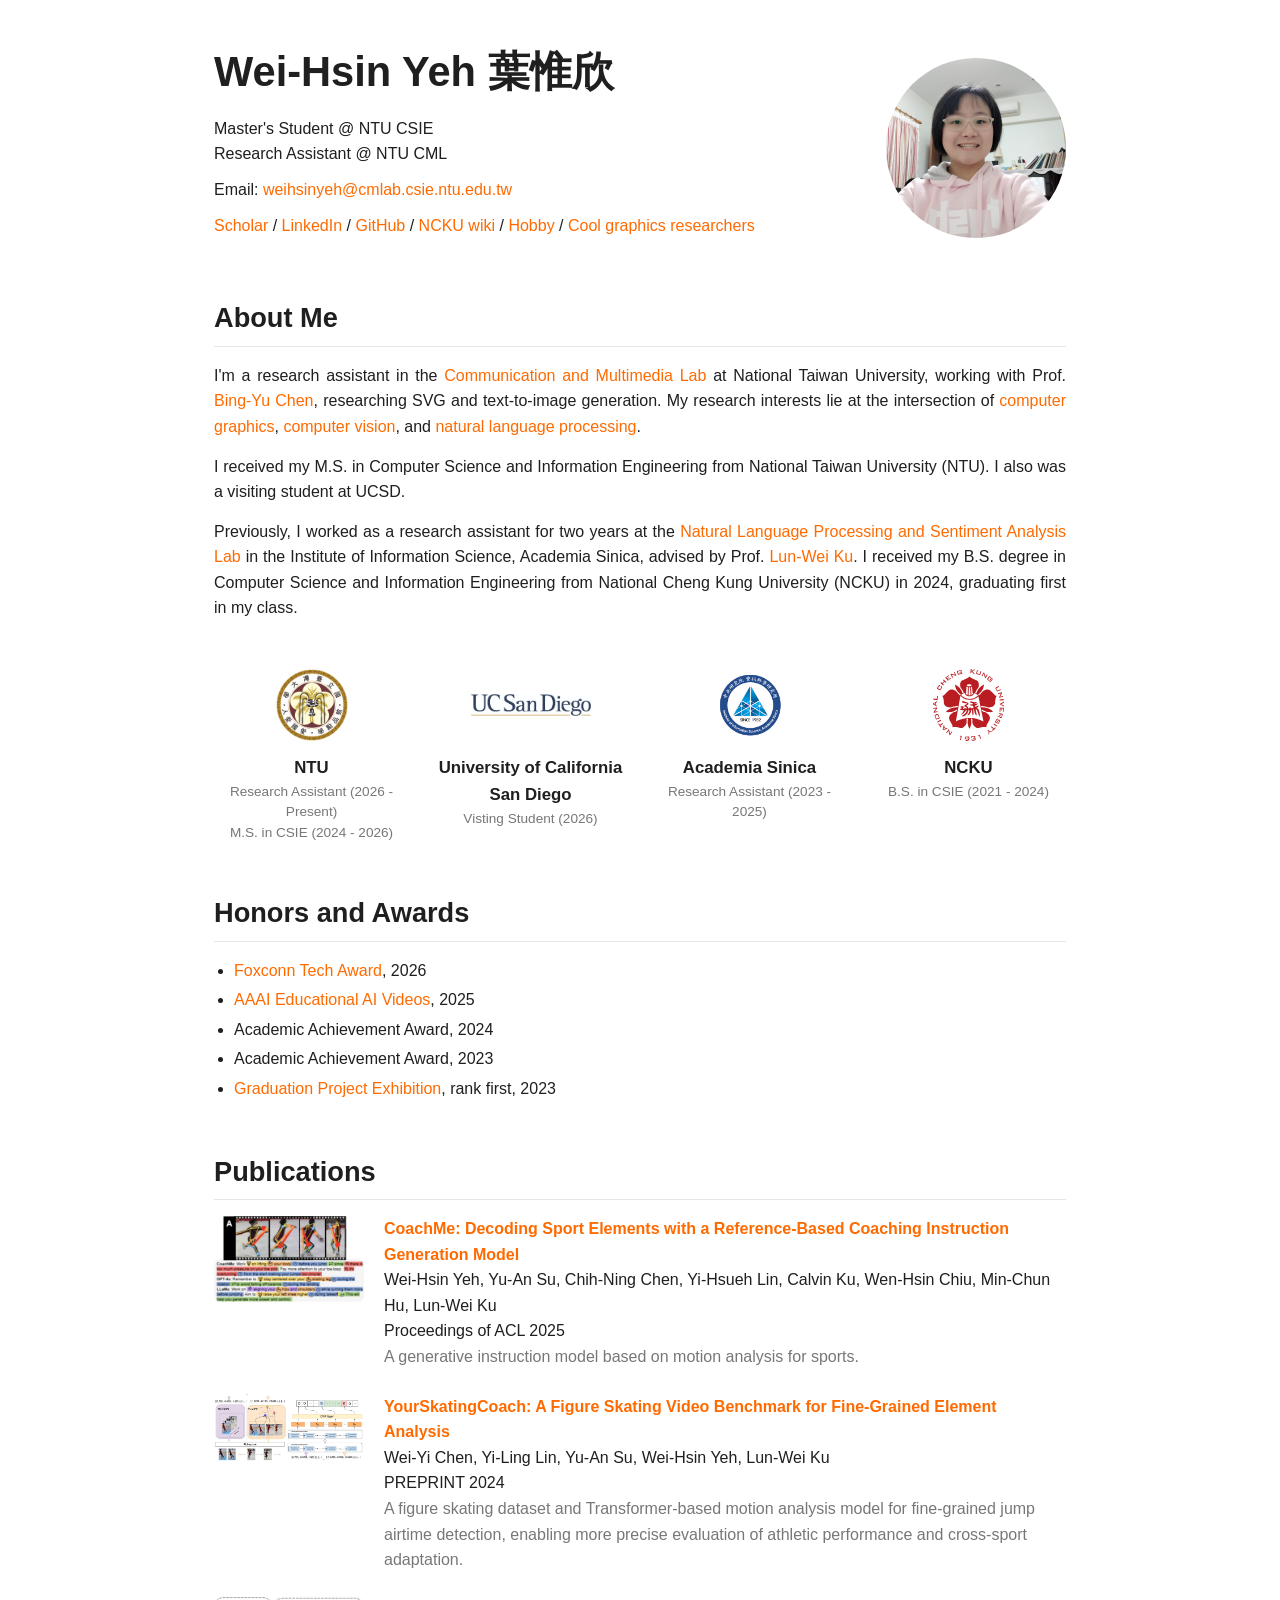
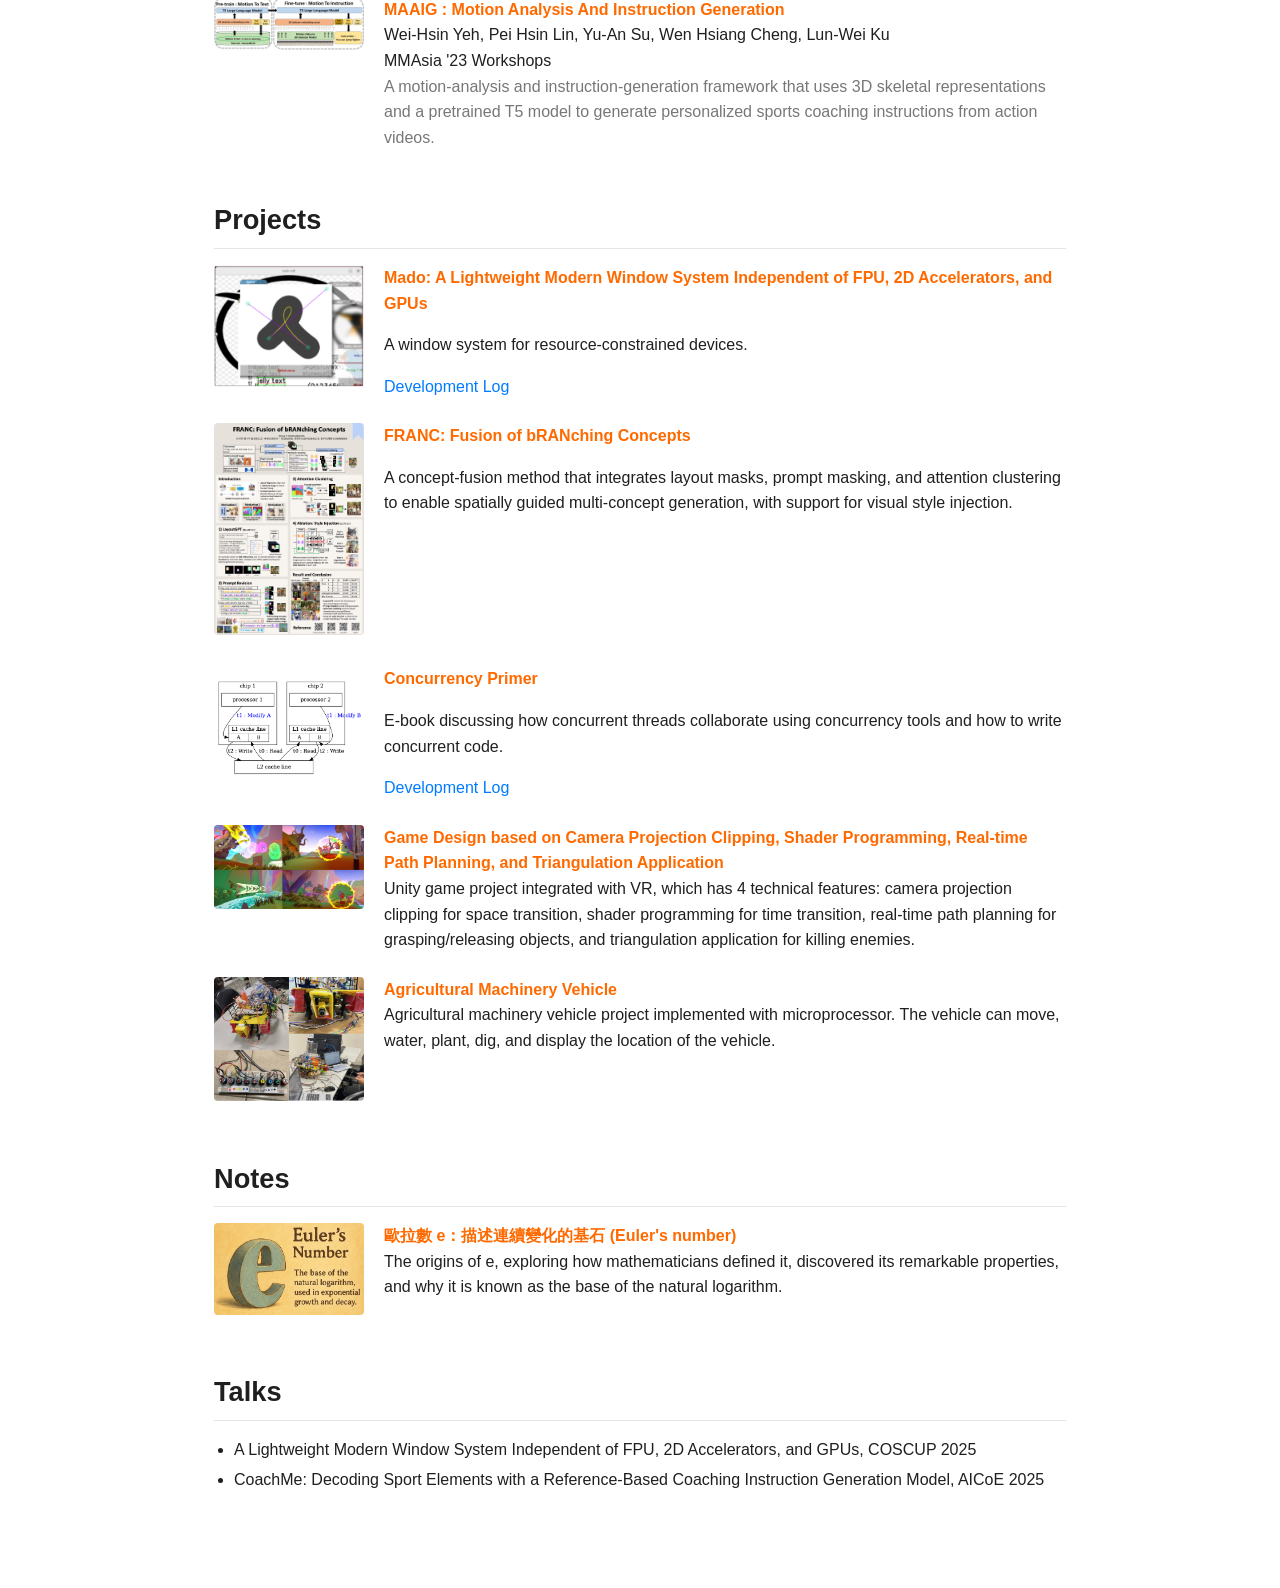
==== commit c843fa89: "Update experience Signed-off-by: Wei-Hsin Yeh <weihsinyeh168@gmail.com>" ====
--- a/index.html
+++ b/index.html
@@ -39,14 +39,15 @@
   <h2>About Me</h2>
   <div class="about">
     <p>
-      I'm a master's student in Computer Science and Information Engineering at National Taiwan University (NTU).
-      My research interests lie at the intersection of <span class="highlight">computer graphics</span>
+      I'm a research assistant in the <a href="https://www.cmlab.csie.ntu.edu.tw/new_cml_website/index.php" target="_blank">Communication and Multimedia Lab</a> at National Taiwan University, 
+      working with Prof. <a href="https://www.cmlab.csie.ntu.edu.tw/~robin/" target="_blank">Bing-Yu Chen</a>,
+      researching SVG and text-to-image generation.
+      My research interests lie at the intersection of <span class="highlight">computer graphics</span>, <span class="highlight">computer vision</span>,
       and <span class="highlight">natural language processing</span>.
     </p>
     <p>
-      Currently, I work with Prof. <a href="https://www.cmlab.csie.ntu.edu.tw/~robin/" target="_blank">Bing-Yu Chen</a>
-      at the <a href="https://www.cmlab.csie.ntu.edu.tw/new_cml_website/index.php" target="_blank">Communication and Multimedia Lab</a>,
-      researching SVG and text-to-image generation.
+      I received my M.S. in Computer Science and Information Engineering from National Taiwan University (NTU).
+      I also was a visiting student at UCSD.
     </p>
     <p>
       Previously, I worked as a research assistant for two years at the
@@ -62,7 +63,13 @@
     <div class="affil">
       <div class="logo"><img src="images/ntu.png" alt="NTU"></div>
       <div class="name">NTU</div>
+      <div class="role">Research Assistant (2026 - Present)</div>
       <div class="role">M.S. in CSIE (2024 - 2026)</div>
+    </div>
+    <div class="affil">
+      <div class="logo"><img src="images/UCSanDiegoLogo-BlueGold-CMYK.jpg" alt="Academia Sinica"></div>
+      <div class="name">University of California San Diego</div>
+      <div class="role">Visting Student (2026)</div>
     </div>
     <div class="affil">
       <div class="logo"><img src="images/iis.jpg" alt="Academia Sinica"></div>
--- a/home.css
+++ b/home.css
@@ -0,0 +1,120 @@
+:root {
+  --text: #1f1f1f;
+  --muted: #777;
+  --accent: #ff6a00;
+  --rule: #e5e5e5;
+  --bg: #fff;
+}
+
+* { box-sizing: border-box; }
+
+body {
+  margin: 0;
+  background: var(--bg);
+  color: var(--text);
+  font-family: "Lato", "Helvetica Neue", Arial, "PingFang TC", "Noto Sans TC", sans-serif;
+  font-size: 16px;
+  line-height: 1.6;
+}
+
+a { color: var(--accent); text-decoration: none; }
+a:hover { text-decoration: underline; }
+
+.container {
+  max-width: 900px;
+  margin: 0 auto;
+  padding: 48px 24px 80px;
+}
+
+/* ---------- Header：---------- */
+.header {
+  display: flex;
+  justify-content: space-between;
+  align-items: center;
+  gap: 32px;
+}
+
+.header .info h1 {
+  margin: 0 0 20px;
+  font-size: 2.6rem;
+  line-height: 1.15;
+  font-weight: 700;
+}
+
+.header .info p { margin: 0 0 10px; }
+
+.header .photo img {
+  display: block;
+  width: 180px;
+  height: 180px;
+  border-radius: 50%;
+  object-fit: cover;
+}
+
+/* ---------- Section ---------- */
+h2 {
+  margin: 48px 0 16px;
+  padding-bottom: 6px;
+  font-size: 1.7rem;
+  font-weight: 700;
+  border-bottom: 1px solid var(--rule);
+}
+
+/* ---------- About ---------- */
+.about p {
+  margin: 0 0 14px;
+  text-align: justify;
+}
+
+.highlight { color: var(--accent); }
+
+
+.affiliations {
+  display: flex;
+  justify-content: space-around;
+  align-items: flex-start;
+  gap: 24px;
+  margin: 48px 0 8px;
+  text-align: center;
+}
+
+.affil { flex: 1; }
+
+.affil .logo {
+  height: 72px;
+  display: flex;
+  align-items: center;
+  justify-content: center;
+  margin-bottom: 14px;
+}
+
+.affil .logo img {
+  max-height: 72px;
+  max-width: 120px;
+  object-fit: contain;
+}
+
+.affil .name { font-weight: 700; font-size: 1.05rem; }
+.affil .role { color: var(--muted); font-size: 0.85rem; line-height: 1.5; }
+
+/* ---------- Publications / Projects ---------- */
+.publication {
+  display: flex;
+  gap: 20px;
+  margin-bottom: 24px;
+}
+
+.pub-image { flex: 0 0 150px; }
+.pub-image img { width: 150px; height: auto; border-radius: 4px; }
+.pub-content { flex: 1; }
+.pub-content .desc { color: var(--muted); }
+
+ul { padding-left: 20px; }
+li { margin-bottom: 4px; }
+
+@media (max-width: 640px) {
+  .header { flex-direction: column-reverse; align-items: flex-start; }
+  .header .info h1 { font-size: 2rem; }
+  .affiliations { flex-direction: column; align-items: center; }
+  .publication { flex-direction: column; }
+}
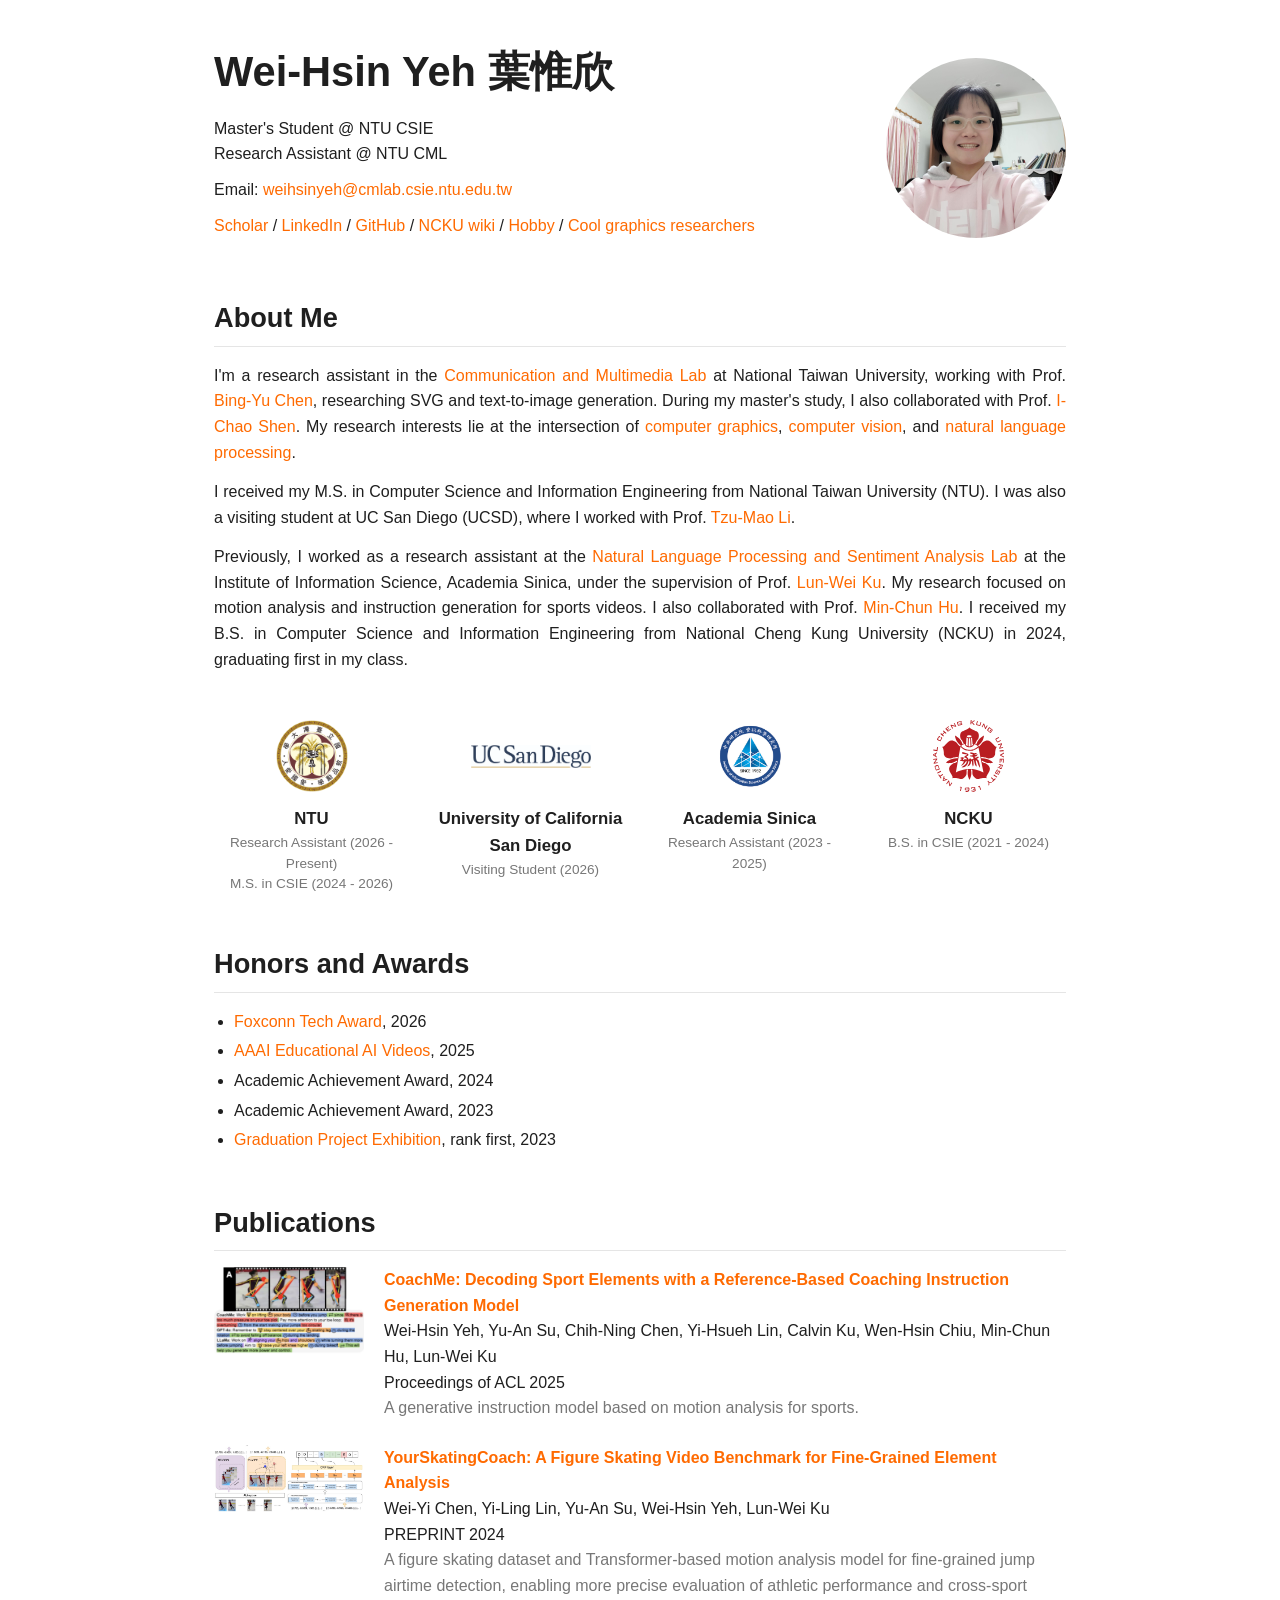
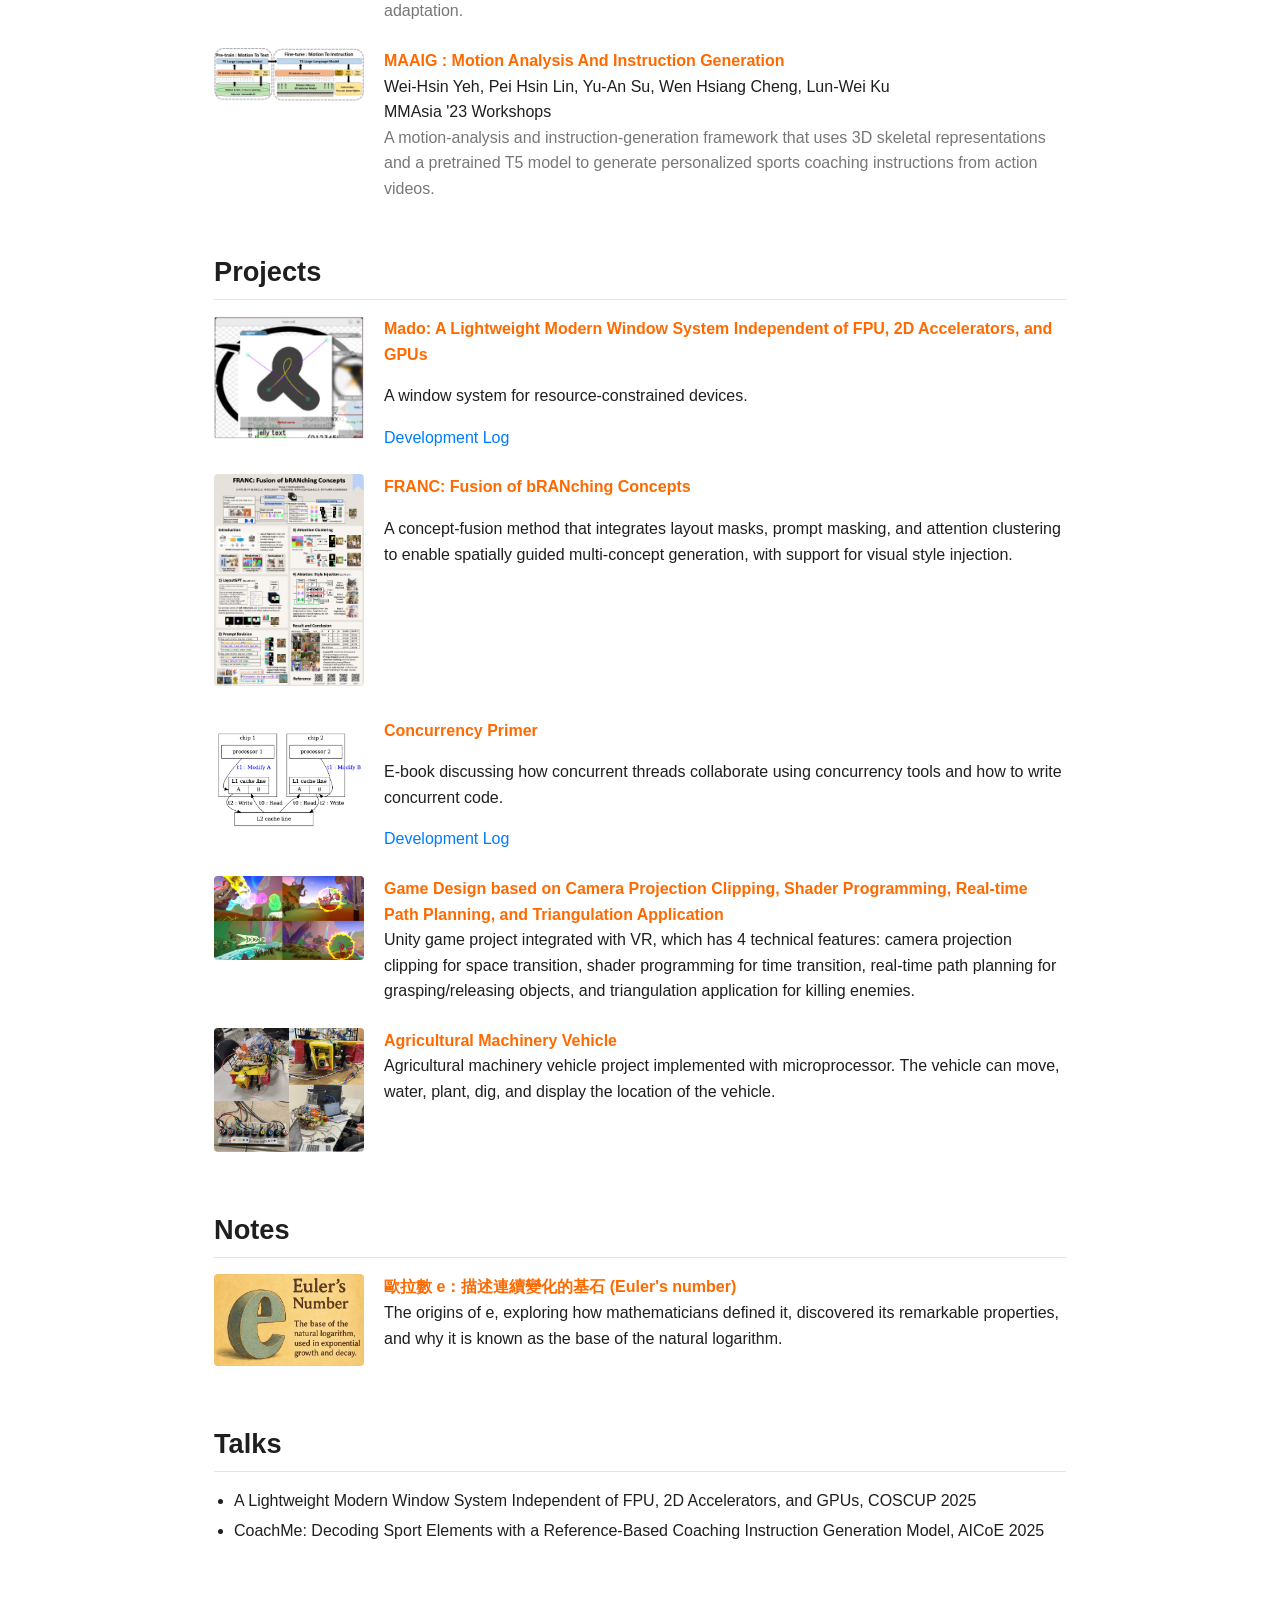
==== commit 249f9fee: "Update bio Signed-off-by: Wei-Hsin Yeh <weihsinyeh168@gmail.com>" ====
--- a/index.html
+++ b/index.html
@@ -41,21 +41,18 @@
     <p>
       I'm a research assistant in the <a href="https://www.cmlab.csie.ntu.edu.tw/new_cml_website/index.php" target="_blank">Communication and Multimedia Lab</a> at National Taiwan University, 
       working with Prof. <a href="https://www.cmlab.csie.ntu.edu.tw/~robin/" target="_blank">Bing-Yu Chen</a>,
-      researching SVG and text-to-image generation.
+      researching SVG and text-to-image generation. During my master's study, I also collaborated with Prof. <a href="https://jdily.github.io/" target="_blank">I-Chao Shen</a>.
       My research interests lie at the intersection of <span class="highlight">computer graphics</span>, <span class="highlight">computer vision</span>,
       and <span class="highlight">natural language processing</span>.
     </p>
     <p>
-      I received my M.S. in Computer Science and Information Engineering from National Taiwan University (NTU).
-      I also was a visiting student at UCSD.
+      I received my M.S. in Computer Science and Information Engineering from National Taiwan University (NTU). 
+      I was also a visiting student at UC San Diego (UCSD), where I worked with Prof. <a href="https://cseweb.ucsd.edu/~tzli/" target="_blank">Tzu-Mao Li</a>.
     </p>
     <p>
-      Previously, I worked as a research assistant for two years at the
-      <a href="https://www.csie.ntu.edu.tw/" target="_blank">Natural Language Processing and Sentiment Analysis Lab</a>
-      in the Institute of Information Science, Academia Sinica, advised by Prof.
-      <a href="https://homepage.iis.sinica.edu.tw/pages/lwku/index_en.html" target="_blank">Lun-Wei Ku</a>.
-      I received my B.S. degree in Computer Science and Information Engineering from
-      National Cheng Kung University (NCKU) in 2024, graduating first in my class.
+      Previously, I worked as a research assistant at the <a href="https://www.csie.ntu.edu.tw/" target="_blank">Natural Language Processing and Sentiment Analysis Lab</a> at the Institute of Information Science, Academia Sinica, under the supervision of Prof. <a href="https://homepage.iis.sinica.edu.tw/pages/lwku/index_en.html" target="_blank">Lun-Wei Ku</a>.
+      My research focused on motion analysis and instruction generation for sports videos. I also collaborated with Prof. <a href="https://mislab.cs.nthu.edu.tw/" target="_blank">Min-Chun Hu</a>.  
+      I received my B.S. in Computer Science and Information Engineering from National Cheng Kung University (NCKU) in 2024, graduating first in my class.
     </p>
   </div>
 
@@ -69,7 +66,7 @@
     <div class="affil">
       <div class="logo"><img src="images/UCSanDiegoLogo-BlueGold-CMYK.jpg" alt="Academia Sinica"></div>
       <div class="name">University of California San Diego</div>
-      <div class="role">Visting Student (2026)</div>
+      <div class="role">Visiting Student (2026)</div>
     </div>
     <div class="affil">
       <div class="logo"><img src="images/iis.jpg" alt="Academia Sinica"></div>
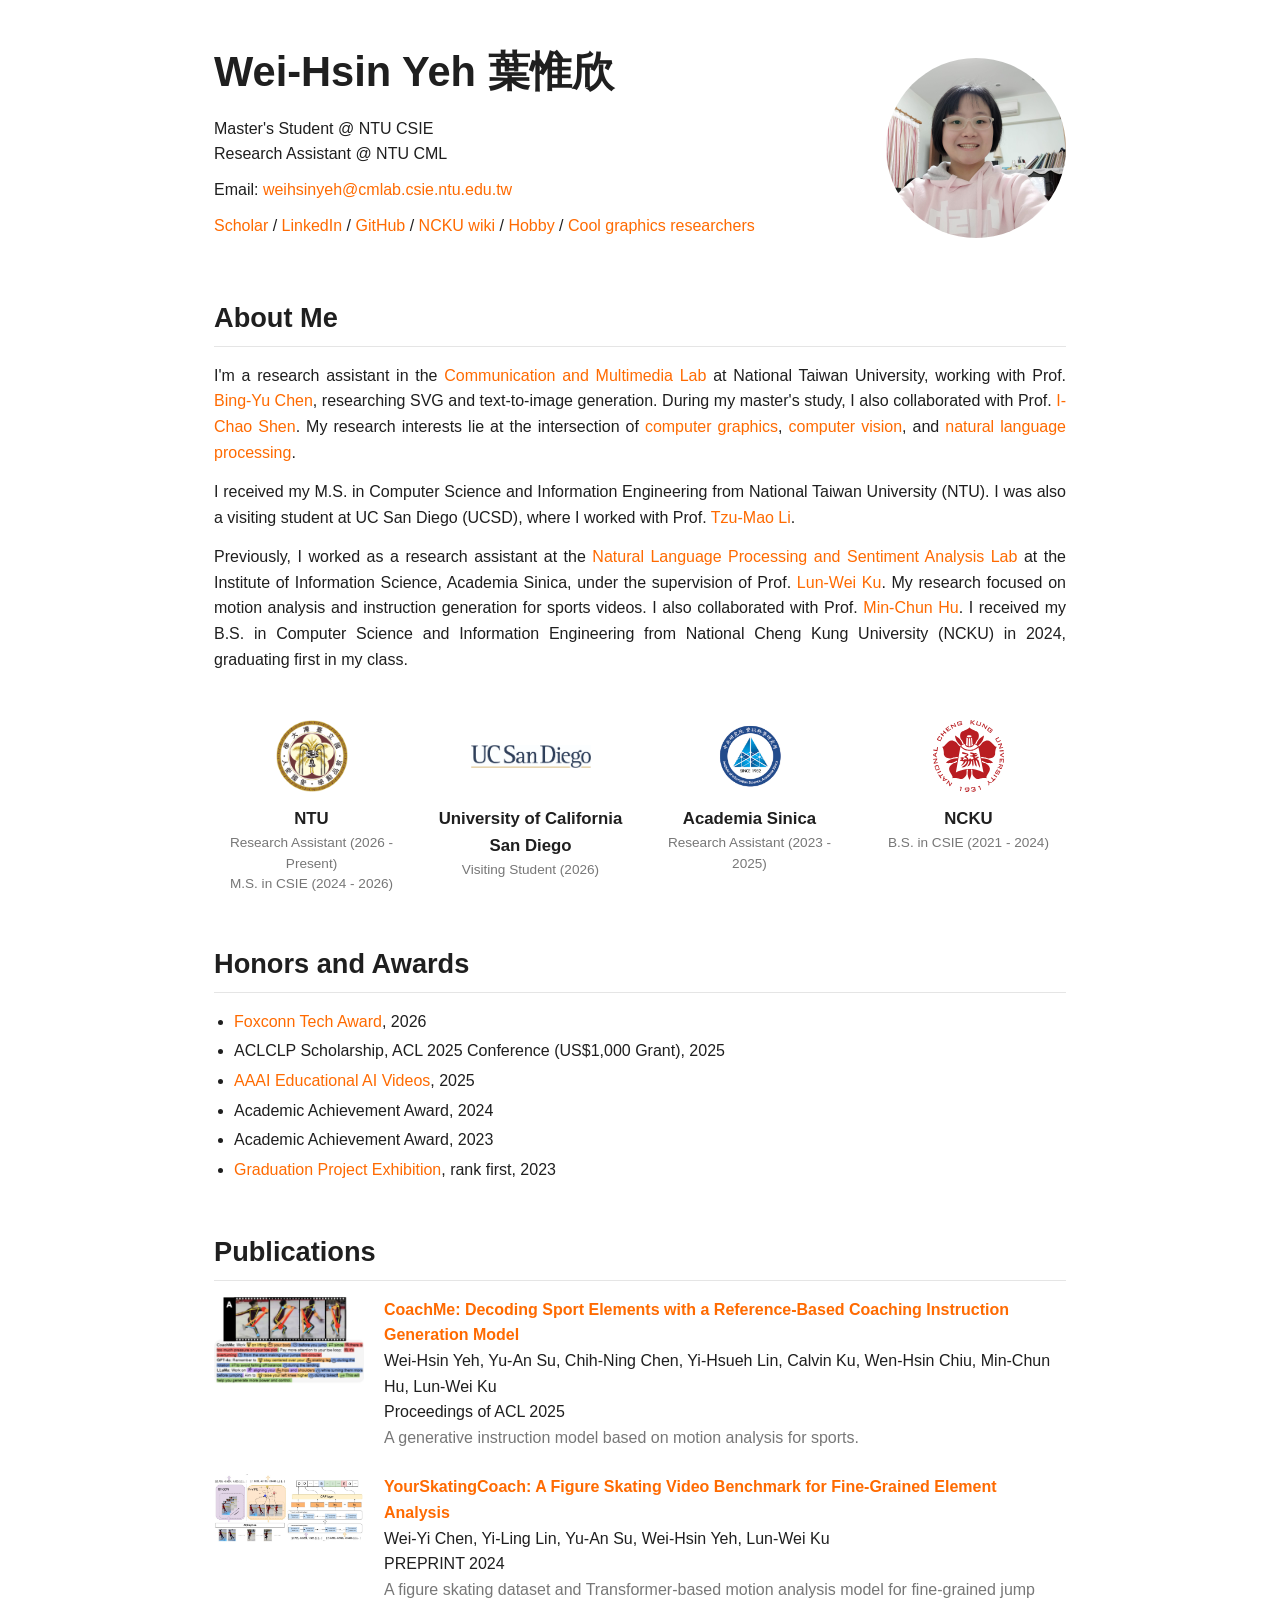
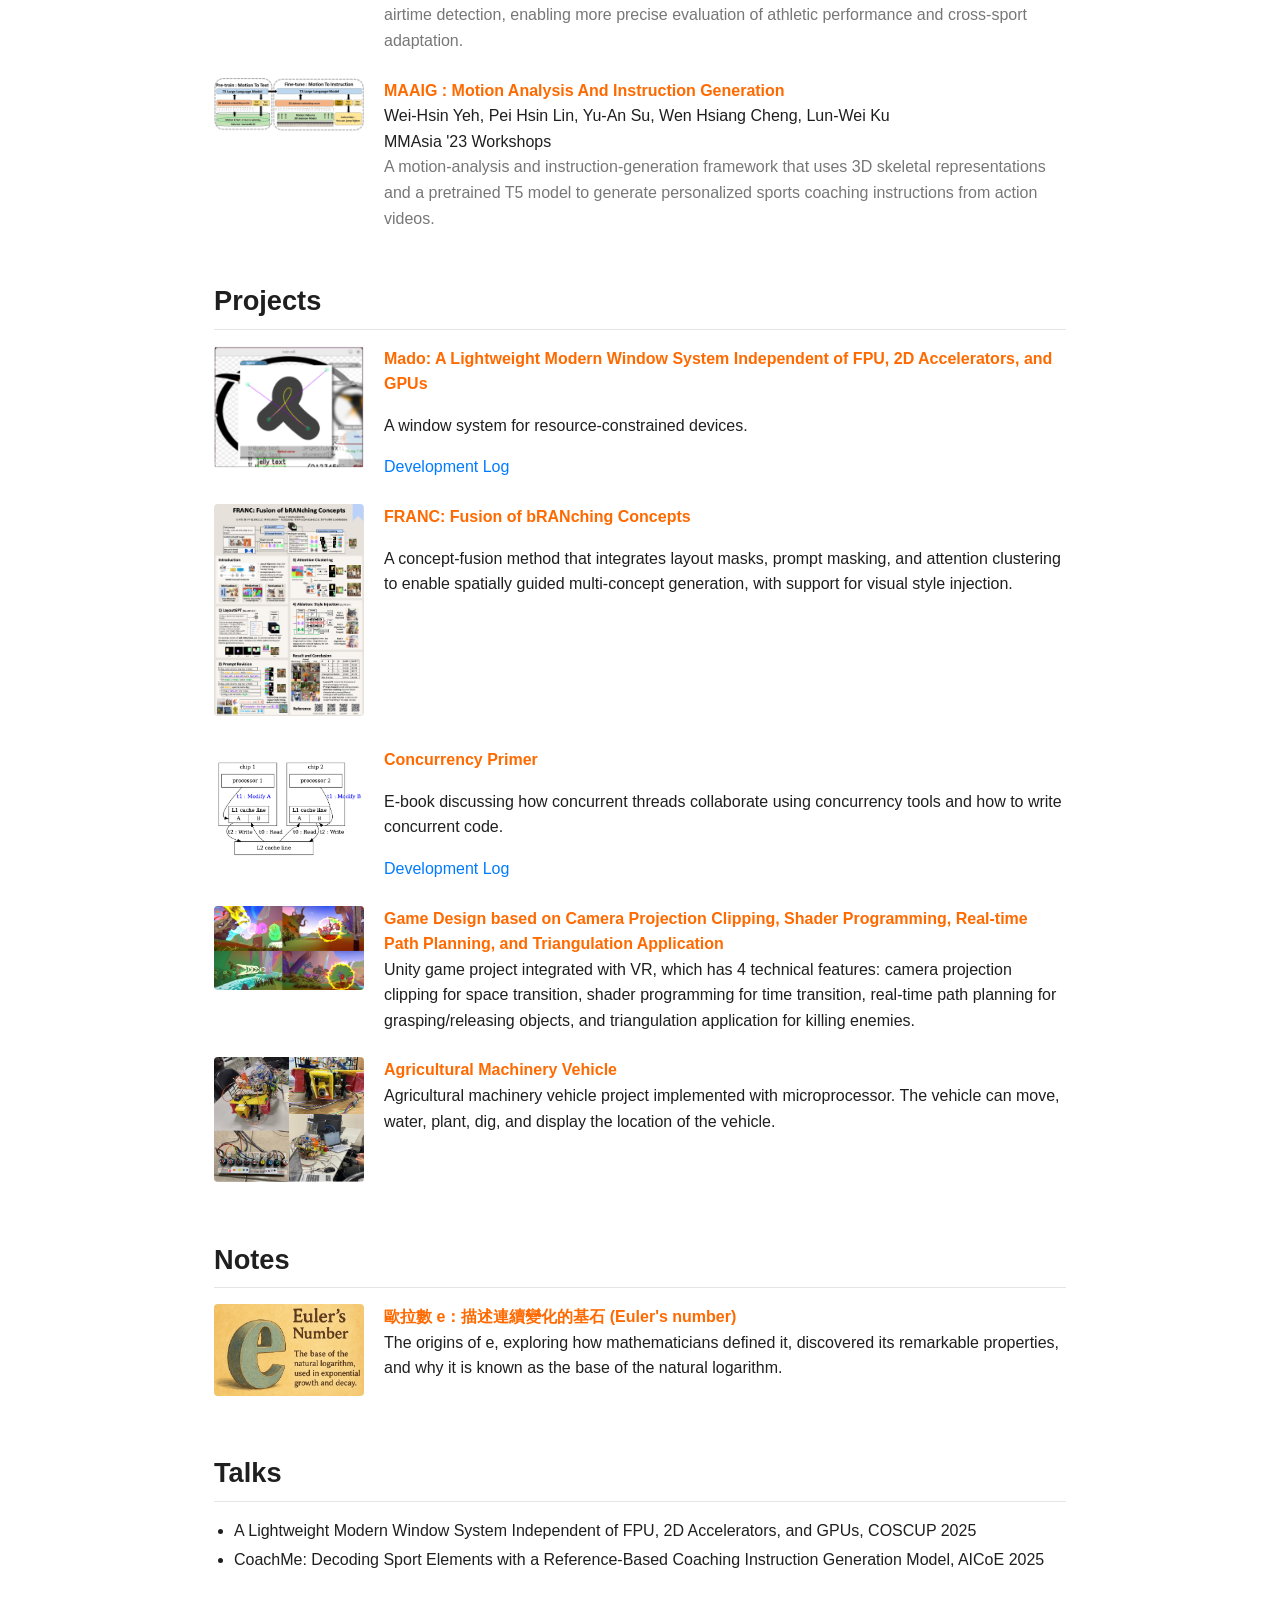
==== commit 1be4c79d: "Add ACLCLP scholarship Signed-off-by: Wei-Hsin Yeh <weihsinyeh168@gmail.com>" ====
--- a/index.html
+++ b/index.html
@@ -83,6 +83,7 @@
   <h2>Honors and Awards</h2>
   <ul>
     <li><a href="https://www.foxconnfoundation.org/news/C9531eab8EC9" target="_blank">Foxconn Tech Award</a>, 2026</li>
+    <li>ACLCLP Scholarship, ACL 2025 Conference (US$1,000 Grant), 2025</li>
     <li><a href="https://youtu.be/m7LDiiOyHjQ?si=GTeXQAdbBEFtzba0" target="_blank">AAAI Educational AI Videos</a>, 2025</li>
     <li>Academic Achievement Award, 2024</li>
     <li>Academic Achievement Award, 2023</li>
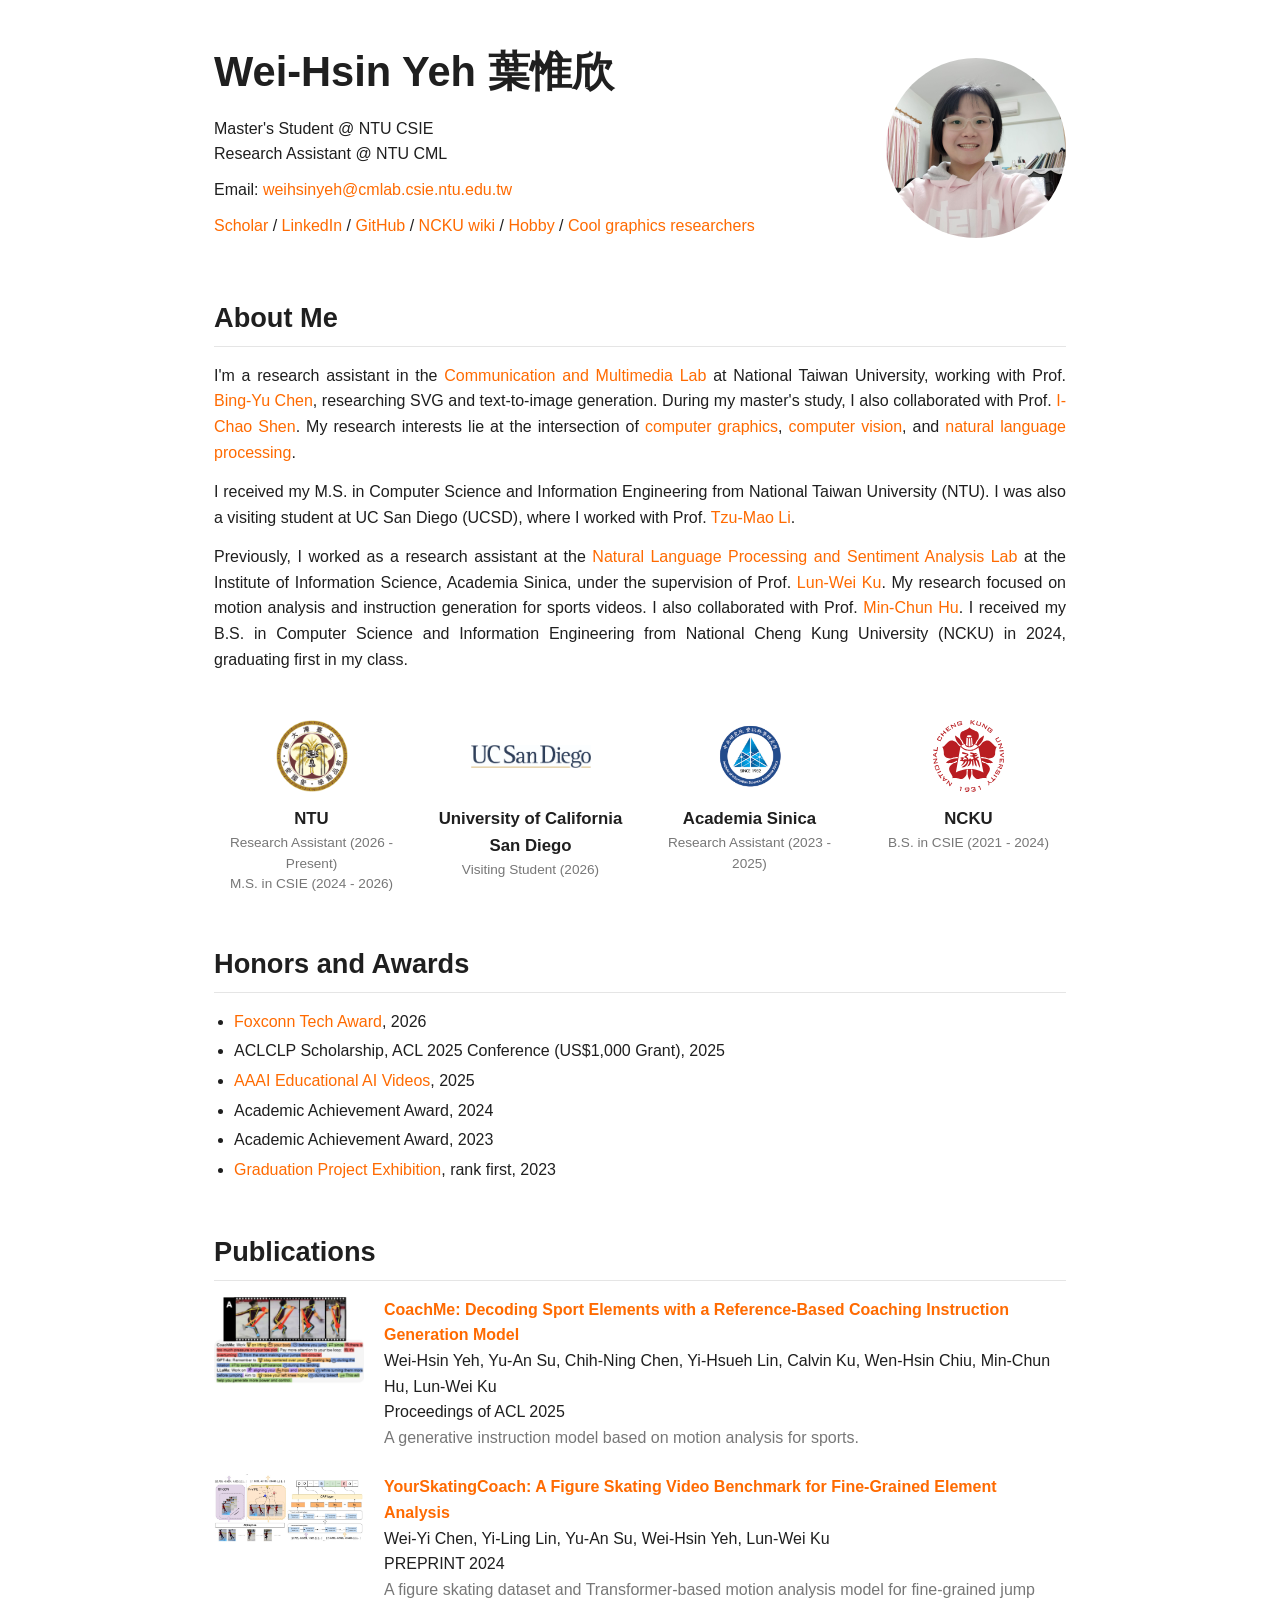
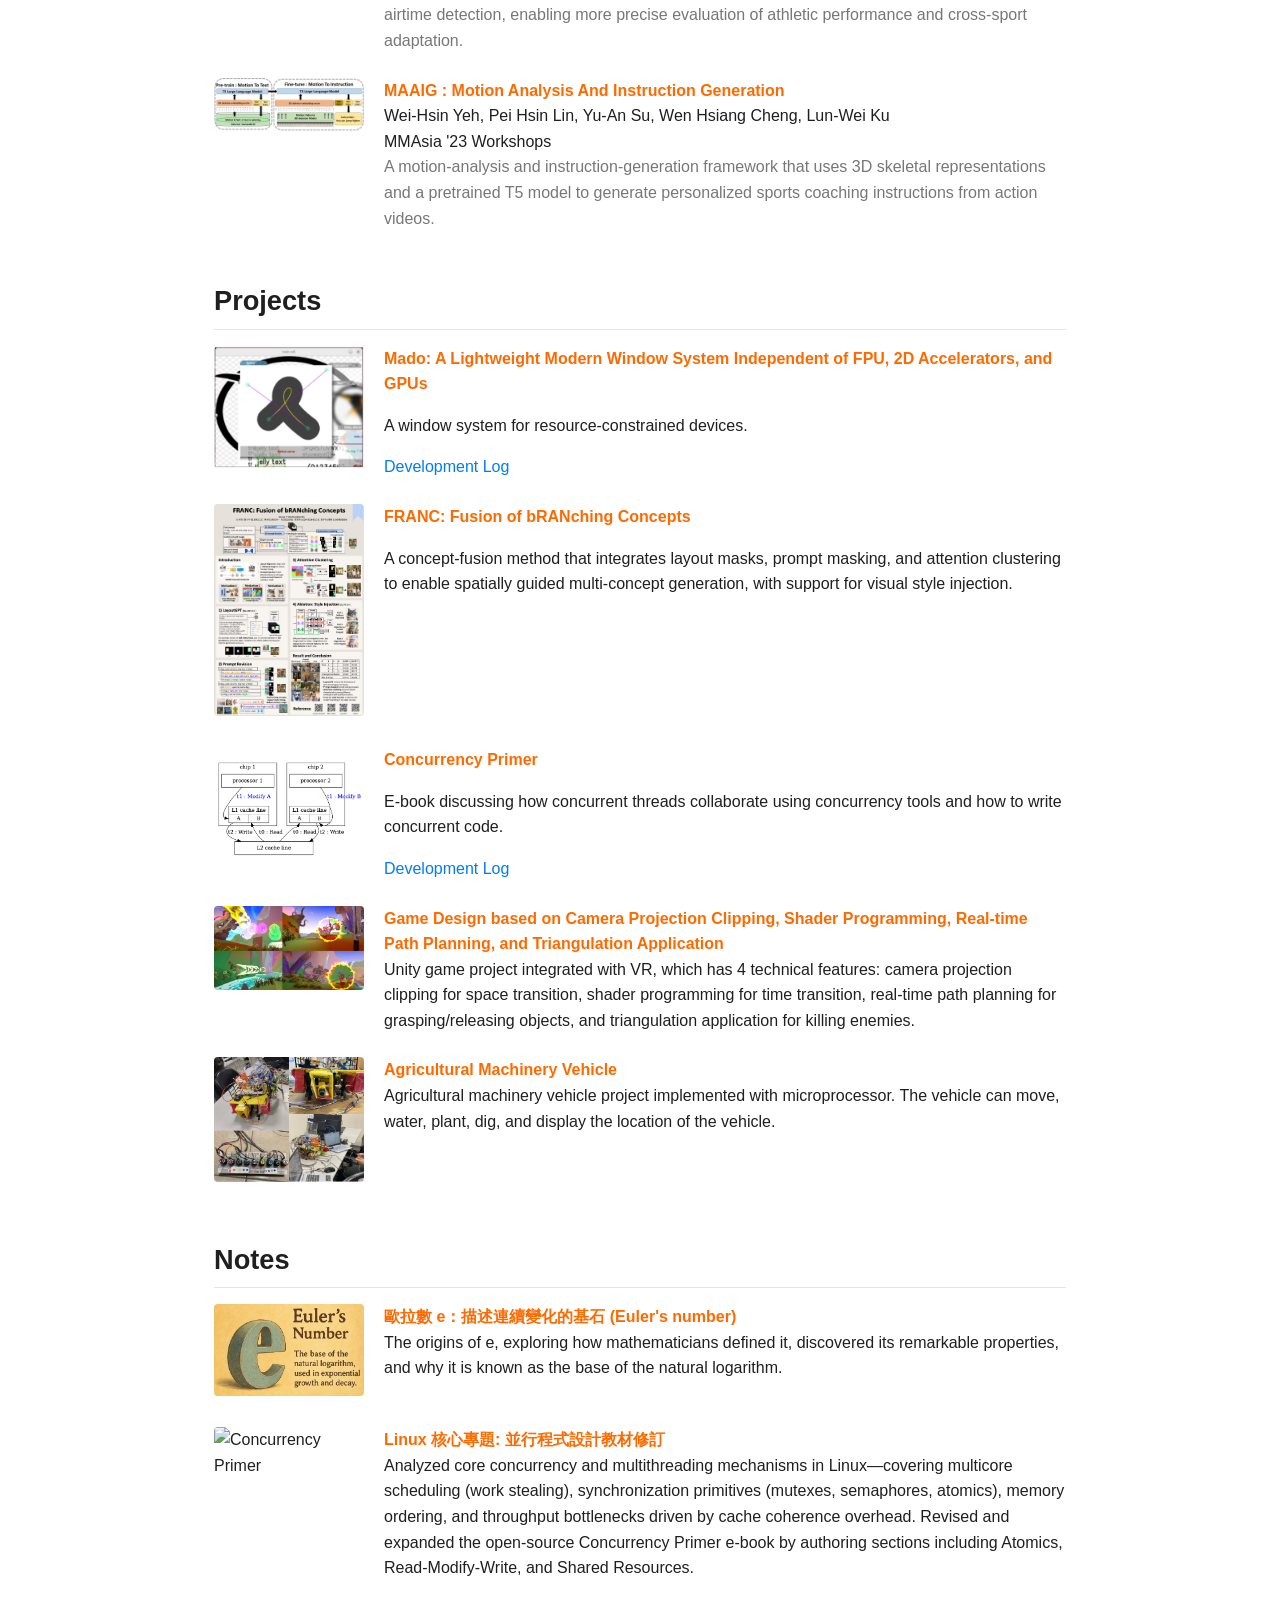
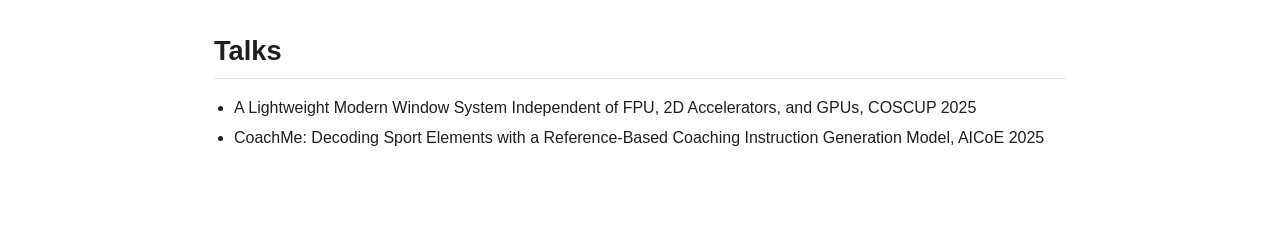
==== commit 1ac2caed: "Add Linux 核心專題: 並行程式設計教材修訂 Signed-off-by: Wei-Hsin Yeh <weihsinyeh168@gmail.com>" ====
--- a/index.html
+++ b/index.html
@@ -187,6 +187,15 @@
       The origins of e, exploring how mathematicians defined it, discovered its remarkable properties, and why it is known as the base of the natural logarithm.
     </div>
   </div>
+  <div class="publication">
+      <div class="pub-image"><img src="images/concurrency-primer_2.png" alt="Concurrency Primer"></div>
+        <div class="pub-content">
+        <a href="https://hackmd.io/@sysprog/H1dCuDxQR" target="_blank"><strong>Linux 核心專題: 並行程式設計教材修訂</strong></a><br>
+        Analyzed core concurrency and multithreading mechanisms in Linux—covering multicore scheduling (work stealing), synchronization primitives (mutexes, semaphores, atomics), memory ordering, and throughput bottlenecks driven by cache coherence overhead.
+        Revised and expanded the open-source Concurrency Primer e-book by authoring sections including Atomics, Read-Modify-Write, and Shared Resources.
+          </div>
+      </div>
+
 
   <h2>Talks</h2>
   <ul>
